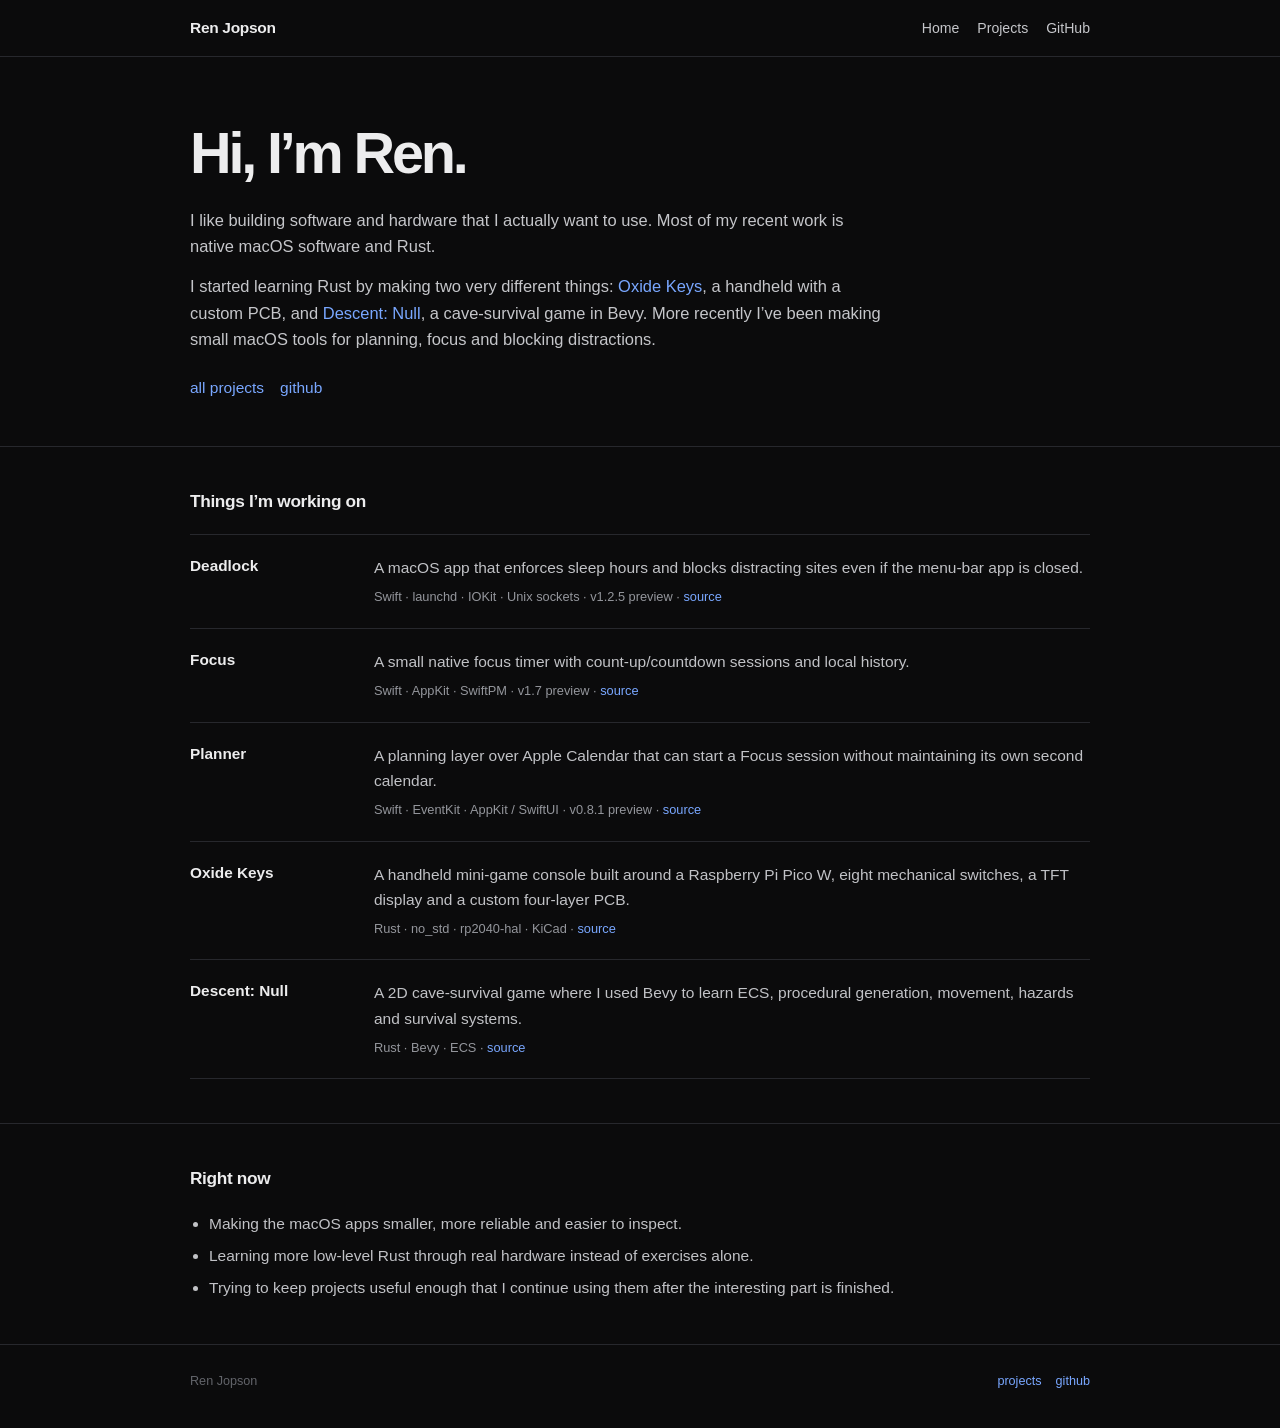
==== index.html @ 819918c2 "site: update Deadlock to v1.2.5" ====
<!doctype html>
<html lang="en">
<head>
<meta charset="utf-8"><meta name="viewport" content="width=device-width,initial-scale=1">
<title>Ren Jopson</title>
<meta name="description" content="Projects by Ren Jopson: macOS software, Rust, embedded hardware and games.">
<link rel="canonical" href="https://ren-jop.github.io/">
<link rel="stylesheet" href="/assets/portfolio.css?v=20260924-native-dark">
<script defer src="/assets/portfolio.js?v=20260924-native-dark"></script>
</head>
<body>
<header class="site-header"><div class="wrap header-inner">
  <a class="brand" href="/">Ren Jopson</a>
  <nav class="nav" aria-label="Primary"><a href="/">Home</a><a href="/projects/">Projects</a><a href="https://github.com/ren-jop">GitHub</a></nav>
  <button class="mobile-toggle" type="button" aria-expanded="false">Menu</button>
</div></header>

<main>
<section class="wrap home-intro">
  <h1>Hi, I’m Ren.</h1>
  <div class="intro">
    <p>I like building software and hardware that I actually want to use. Most of my recent work is native macOS software and Rust.</p>
    <p>I started learning Rust by making two very different things: <a href="/oxide-keys/">Oxide Keys</a>, a handheld with a custom PCB, and <a href="/descent-null/">Descent: Null</a>, a cave-survival game in Bevy. More recently I’ve been making small macOS tools for planning, focus and blocking distractions.</p>
  </div>
  <div class="links"><a href="/projects/">all projects</a><a href="https://github.com/ren-jop">github</a></div>
</section>

<section class="section"><div class="wrap">
  <h2>Things I’m working on</h2>
  <div class="project-list">
    <article class="project-row">
      <h3><a href="/deadlock/">Deadlock</a></h3>
      <div><p>A macOS app that enforces sleep hours and blocks distracting sites even if the menu-bar app is closed.</p><div class="meta">Swift · launchd · IOKit · Unix sockets · v1.2.5 preview · <a href="https://github.com/ren-jop/deadlock">source</a></div></div>
    </article>
    <article class="project-row">
      <h3><a href="/focus/">Focus</a></h3>
      <div><p>A small native focus timer with count-up/countdown sessions and local history.</p><div class="meta">Swift · AppKit · SwiftPM · v1.7 preview · <a href="https://github.com/ren-jop/focus">source</a></div></div>
    </article>
    <article class="project-row">
      <h3><a href="/planner/">Planner</a></h3>
      <div><p>A planning layer over Apple Calendar that can start a Focus session without maintaining its own second calendar.</p><div class="meta">Swift · EventKit · AppKit / SwiftUI · v0.8.1 preview · <a href="https://github.com/ren-jop/planner">source</a></div></div>
    </article>
    <article class="project-row">
      <h3><a href="/oxide-keys/">Oxide Keys</a></h3>
      <div><p>A handheld mini-game console built around a Raspberry Pi Pico W, eight mechanical switches, a TFT display and a custom four-layer PCB.</p><div class="meta">Rust · no_std · rp2040-hal · KiCad · <a href="https://github.com/ren-jop/oxide-keys">source</a></div></div>
    </article>
    <article class="project-row">
      <h3><a href="/descent-null/">Descent: Null</a></h3>
      <div><p>A 2D cave-survival game where I used Bevy to learn ECS, procedural generation, movement, hazards and survival systems.</p><div class="meta">Rust · Bevy · ECS · <a href="https://github.com/ren-jop/descent-null">source</a></div></div>
    </article>
  </div>
</div></section>

<section class="section"><div class="wrap">
  <h2>Right now</h2>
  <ul class="now-list">
    <li>Making the macOS apps smaller, more reliable and easier to inspect.</li>
    <li>Learning more low-level Rust through real hardware instead of exercises alone.</li>
    <li>Trying to keep projects useful enough that I continue using them after the interesting part is finished.</li>
  </ul>
</div></section>
</main>

<footer><div class="wrap footer-inner"><span>Ren Jopson</span><div class="footer-links"><a href="/projects/">projects</a><a href="https://github.com/ren-jop">github</a></div></div></footer>
</body>
</html>
---- assets/portfolio.css ----
:root{
  --bg:#0b0b0c;
  --surface:#111214;
  --surface-2:#151619;
  --text:#ededee;
  --muted:#94969c;
  --faint:#62646a;
  --line:#27282d;
  --link:#79a7ff;
  --max:900px;
}
*{box-sizing:border-box}
html{background:var(--bg);color-scheme:dark}
body{
  margin:0;
  background:var(--bg);
  color:var(--text);
  font:15.5px/1.62 -apple-system,BlinkMacSystemFont,"SF Pro Text","Segoe UI",Helvetica,Arial,sans-serif;
  -webkit-font-smoothing:antialiased;
}
a{color:var(--link);text-decoration:none}
a:hover{text-decoration:underline;text-underline-offset:3px}
button{font:inherit;color:inherit}
code,pre,.mono{font-family:"SFMono-Regular",ui-monospace,Menlo,Monaco,Consolas,monospace}
::selection{background:#264f85;color:#fff}
.wrap{width:min(var(--max),calc(100% - 40px));margin:auto}

.site-header{border-bottom:1px solid var(--line);background:var(--bg)}
.header-inner,.site-header-inner{
  min-height:56px;display:flex;align-items:center;justify-content:space-between;gap:22px
}
.brand{color:var(--text);font-weight:600;letter-spacing:-.02em;text-decoration:none}
.brand:hover{text-decoration:none}
.brand span{font-weight:400;color:var(--faint);margin-left:7px}
.brand-mark{display:none}
.nav{display:flex;gap:18px;align-items:center;font-size:.88rem}
.nav a{color:#c5c6ca;text-decoration:none}
.nav a:hover,.nav a[aria-current="page"]{color:#fff;text-decoration:none}
.header-actions{display:flex;gap:14px;align-items:center}
.header-link{font-size:.88rem}
.mobile-toggle{display:none;border:1px solid var(--line);background:var(--surface);padding:6px 9px;border-radius:5px}

.home-intro{padding:68px 0 46px}
.home-intro h1{
  margin:0;
  font-size:clamp(2.3rem,6vw,3.6rem);
  line-height:1;
  letter-spacing:-.055em;
  font-weight:650;
}
.home-intro .intro{max-width:700px;margin:24px 0 0;color:#c5c6ca;font-size:1.03rem}
.home-intro .intro p{margin:0 0 13px}
.home-intro .small{margin-top:20px;color:var(--muted);font-size:.9rem}
.home-intro .links{margin-top:22px;display:flex;gap:16px;flex-wrap:wrap}

.section{padding:44px 0;border-top:1px solid var(--line)}
.section h2{
  margin:0 0 22px;
  font-size:1.08rem;
  line-height:1.2;
  font-weight:600;
  letter-spacing:-.02em;
}
.section-note{margin:-10px 0 24px;color:var(--muted);max-width:700px}

.project-list{border-top:1px solid var(--line)}
.project-row{
  display:grid;grid-template-columns:160px 1fr;gap:24px;padding:20px 0;border-bottom:1px solid var(--line)
}
.project-row h3{margin:0;font-size:.96rem;line-height:1.45;font-weight:600}
.project-row h3 a{color:var(--text)}
.project-row p{margin:0 0 7px;color:#c1c2c6}
.project-row .meta{color:var(--muted);font-size:.8rem}
.project-row .meta a{font-size:.8rem}
.now-list{margin:0;padding-left:19px;color:#c1c2c6}
.now-list li+li{margin-top:7px}

.page-hero{padding:58px 0 36px}
.page-hero h1{
  margin:0;font-size:clamp(2.2rem,5vw,3.3rem);line-height:1;letter-spacing:-.045em;font-weight:650
}
.page-hero .lede,.lede{margin:17px 0 0;color:var(--muted);max-width:680px}
.page-aside{display:none}
.eyebrow{
  margin:0 0 10px;color:var(--faint);font-size:.73rem;text-transform:uppercase;letter-spacing:.07em
}
.page-hero.simple{padding-bottom:42px}
.actions,.hero-actions{display:flex;gap:14px;flex-wrap:wrap;margin-top:19px}
.button,.button-primary,.button.primary{
  display:inline;padding:0;border:0;background:none;color:var(--link);
  text-decoration:none;min-height:0;border-radius:0;font-weight:400
}
.button:hover,.button-primary:hover,.button.primary:hover{text-decoration:underline;text-underline-offset:3px}

.project-index{border-top:1px solid var(--line)}
.project-item{
  display:grid;grid-template-columns:160px 125px 1fr auto;gap:18px;align-items:start;
  padding:19px 0;border-bottom:1px solid var(--line)
}
.project-item h3{margin:0;font-size:.95rem;font-weight:600}
.project-item .domain{font-size:.73rem;color:var(--faint)}
.project-item p{margin:0;color:#bbbcc1;font-size:.89rem}
.project-item .open{font-size:.8rem;white-space:nowrap}

.details,.detail-layout{display:grid;grid-template-columns:165px minmax(0,1fr);gap:44px}
.details aside,.detail-nav{position:sticky;top:22px;align-self:start}
.details aside dl,.detail-nav dl{margin:0;display:grid;gap:5px;font-size:.79rem}
.details aside dt,.detail-nav dt{color:var(--faint)}
.details aside dd,.detail-nav dd{margin:0 0 7px;color:#c4c5c9}
.details main,.detail-main{max-width:680px}
.details main section+section,.detail-main section+section{margin-top:38px}
.details h2,.detail-main h2{margin:0 0 11px;font-size:1rem;font-weight:600;letter-spacing:-.015em}
.details p,.detail-main p{margin:0;color:#bdbec3}
.details p+p,.detail-main p+p{margin-top:11px}
.details ul,.detail-main ul{color:#bdbec3}

.install,.code-panel{
  margin-top:13px;padding:13px 15px;background:var(--surface);border:1px solid var(--line);
  border-radius:5px;overflow:auto
}
.install p{margin:0 0 9px;color:var(--muted)}
.install pre,.code-panel pre{margin:0;font-size:.76rem;line-height:1.62;white-space:pre}
.stack,.capabilities{display:flex;gap:6px;flex-wrap:wrap;margin-top:13px}
.stack span,.capabilities span,.tag{color:var(--muted);font-size:.8rem}
.stack span:not(:last-child)::after,.capabilities span:not(:last-child)::after{content:" ·";margin-left:5px}
.callout{padding:13px 15px;border-left:2px solid #44464c;background:var(--surface);color:#b8b9be}

.case-grid,.case-stack{display:block}
.case-card{
  min-height:0;padding:20px 0;border:0;border-top:1px solid var(--line);border-radius:0;background:none
}
.case-card:last-child{border-bottom:1px solid var(--line)}
.case-kicker{color:var(--faint);font-size:.72rem}
.case-card h3{margin:6px 0 8px;font-size:1rem}
.case-card>p{margin:0;color:#bbbcc1}
.case-facts{margin-top:11px}
.case-fact{display:grid;grid-template-columns:85px 1fr;gap:13px;padding:6px 0;font-size:.82rem}
.case-fact span{color:var(--faint)}
.case-fact strong{font-weight:400}
.case-links{margin-top:11px;display:flex;gap:13px;font-size:.8rem}

.hero,.system-card,.install-band,.principles,.work-list,.hero-note{display:none}
.reveal{opacity:1!important;transform:none!important}

footer{padding:26px 0 36px;border-top:1px solid var(--line);color:var(--faint);font-size:.79rem}
.footer-inner{display:flex;justify-content:space-between;gap:18px}
.footer-links{display:flex;gap:14px}

@media(max-width:700px){
  .wrap{width:min(var(--max),calc(100% - 28px))}
  .header-inner,.site-header-inner{min-height:52px}
  .brand span{display:none}.nav{display:none}.mobile-toggle{display:block}
  body.menu-open .nav{
    display:flex;position:absolute;top:52px;left:0;right:0;padding:13px 14px;
    background:var(--bg);border-bottom:1px solid var(--line);flex-direction:column;align-items:flex-start
  }
  .home-intro{padding:50px 0 38px}
  .project-row,.project-item{grid-template-columns:1fr;gap:5px}
  .details,.detail-layout{grid-template-columns:1fr;gap:24px}
  .details aside,.detail-nav{position:static}
  .footer-inner{flex-direction:column}
}
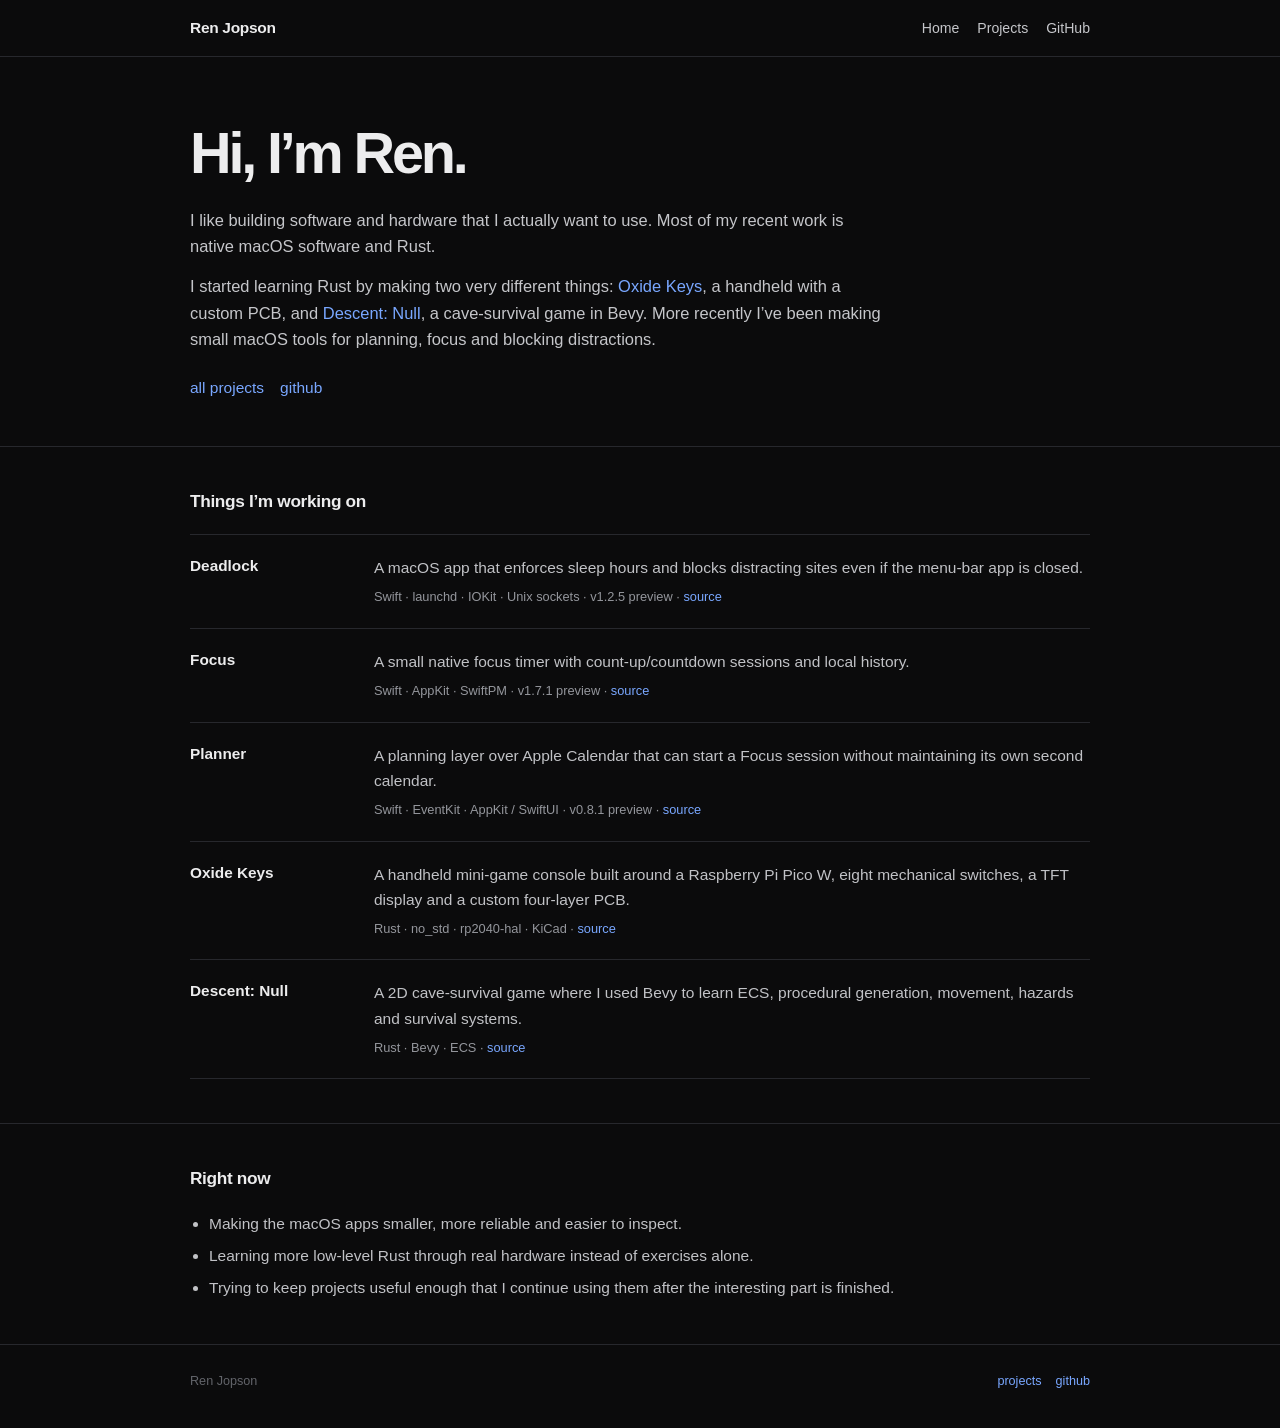
==== commit d53862b3: "site: update Focus to v1.7.1" ====
--- a/index.html
+++ b/index.html
@@ -34,7 +34,7 @@
     </article>
     <article class="project-row">
       <h3><a href="/focus/">Focus</a></h3>
-      <div><p>A small native focus timer with count-up/countdown sessions and local history.</p><div class="meta">Swift · AppKit · SwiftPM · v1.7 preview · <a href="https://github.com/ren-jop/focus">source</a></div></div>
+      <div><p>A small native focus timer with count-up/countdown sessions and local history.</p><div class="meta">Swift · AppKit · SwiftPM · v1.7.1 preview · <a href="https://github.com/ren-jop/focus">source</a></div></div>
     </article>
     <article class="project-row">
       <h3><a href="/planner/">Planner</a></h3>
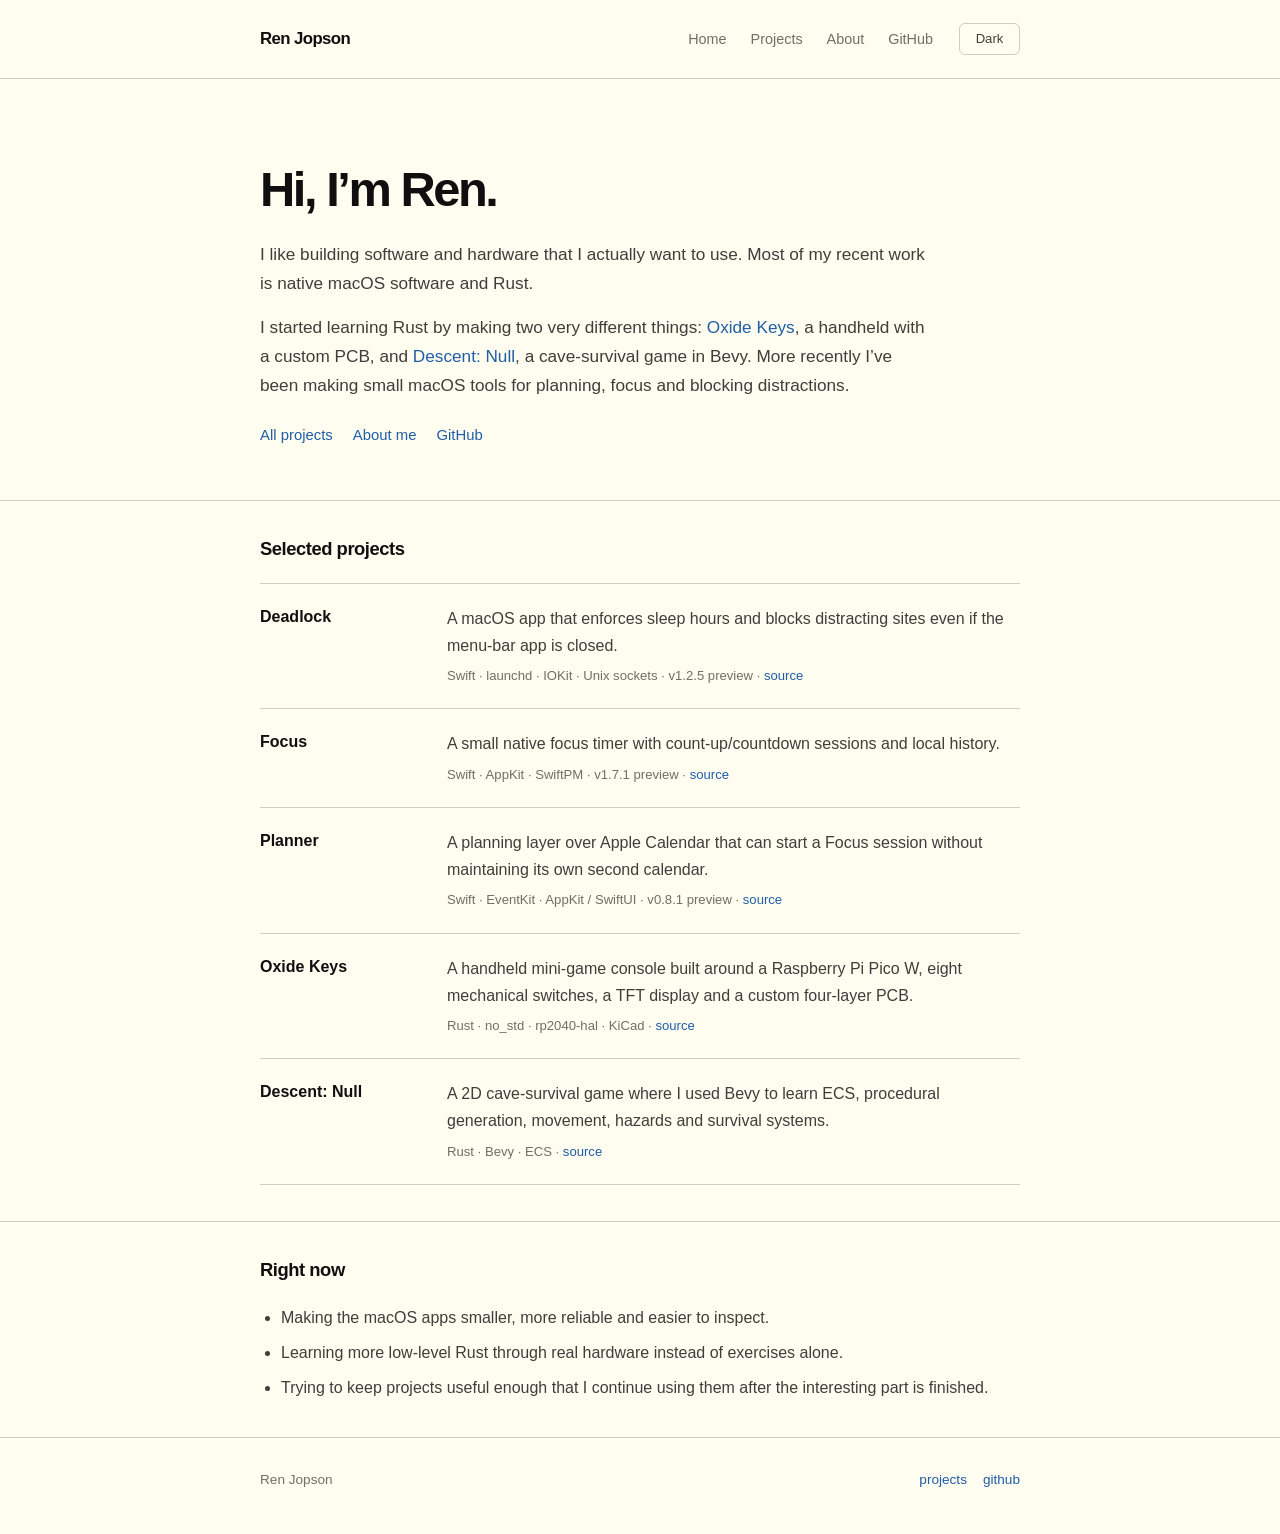
==== commit 1a10585e: "Refresh portfolio design, themes and search metadata" ====
--- a/index.html
+++ b/index.html
@@ -2,17 +2,17 @@
 <html lang="en">
 <head>
 <meta charset="utf-8"><meta name="viewport" content="width=device-width,initial-scale=1">
-<title>Ren Jopson</title>
-<meta name="description" content="Projects by Ren Jopson: macOS software, Rust, embedded hardware and games.">
-<link rel="canonical" href="https://ren-jop.github.io/">
-<link rel="stylesheet" href="/assets/portfolio.css?v=20260924-native-dark">
-<script defer src="/assets/portfolio.js?v=20260924-native-dark"></script>
-</head>
+<title>Ren Jopson | macOS apps, embedded Rust and games</title>
+<meta name="description" content="Ren Jopson builds native macOS apps, embedded Rust hardware and games. Explore Deadlock, Focus, Planner, Oxide Keys and Descent: Null.">
+<meta property="og:type" content="website"><meta property="og:site_name" content="Ren Jopson"><meta property="og:title" content="Ren Jopson | macOS apps, embedded Rust and games"><meta property="og:description" content="Ren Jopson builds native macOS apps, embedded Rust hardware and games. Explore Deadlock, Focus, Planner, Oxide Keys and Descent: Null."><meta property="og:url" content="https://ren-jop.github.io/"><meta name="twitter:card" content="summary"><link rel="canonical" href="https://ren-jop.github.io/">
+<script>try{document.documentElement.dataset.theme=localStorage.getItem('ren-theme')|| (matchMedia('(prefers-color-scheme: dark)').matches?'dark':'light')}catch{document.documentElement.dataset.theme='light'}</script><meta name="theme-color" content="#fffcf0"><link rel="icon" type="image/svg+xml" href="/assets/favicon.svg"><link rel="stylesheet" href="/assets/portfolio.css?v=20260925-editorial">
+<script defer src="/assets/portfolio.js?v=20260925-editorial"></script>
+<script type="application/ld+json">{"@context":"https://schema.org","@type":"Person","name":"Ren Jopson","url":"https://ren-jop.github.io/","sameAs":["https://github.com/ren-jop"],"description":"Ren Jopson builds native macOS apps, embedded Rust hardware and games. Explore Deadlock, Focus, Planner, Oxide Keys and Descent: Null.","hasPart":[{"@type":"CreativeWork","name":"Deadlock","url":"https://ren-jop.github.io/deadlock/"},{"@type":"CreativeWork","name":"Focus","url":"https://ren-jop.github.io/focus/"},{"@type":"CreativeWork","name":"Planner","url":"https://ren-jop.github.io/planner/"},{"@type":"CreativeWork","name":"Oxide Keys","url":"https://ren-jop.github.io/oxide-keys/"},{"@type":"CreativeWork","name":"Descent: Null","url":"https://ren-jop.github.io/descent-null/"}]}</script></head>
 <body>
 <header class="site-header"><div class="wrap header-inner">
   <a class="brand" href="/">Ren Jopson</a>
-  <nav class="nav" aria-label="Primary"><a href="/">Home</a><a href="/projects/">Projects</a><a href="https://github.com/ren-jop">GitHub</a></nav>
-  <button class="mobile-toggle" type="button" aria-expanded="false">Menu</button>
+  <nav class="nav" aria-label="Primary"><a href="/">Home</a><a href="/projects/">Projects</a><a href="/about/">About</a><a href="https://github.com/ren-jop">GitHub</a></nav>
+  <button class="theme-toggle" type="button" aria-label="Switch to dark mode" aria-pressed="false">Dark</button><button class="mobile-toggle" type="button" aria-expanded="false">Menu</button>
 </div></header>
 
 <main>
@@ -22,11 +22,11 @@
     <p>I like building software and hardware that I actually want to use. Most of my recent work is native macOS software and Rust.</p>
     <p>I started learning Rust by making two very different things: <a href="/oxide-keys/">Oxide Keys</a>, a handheld with a custom PCB, and <a href="/descent-null/">Descent: Null</a>, a cave-survival game in Bevy. More recently I’ve been making small macOS tools for planning, focus and blocking distractions.</p>
   </div>
-  <div class="links"><a href="/projects/">all projects</a><a href="https://github.com/ren-jop">github</a></div>
+  <div class="links"><a href="/projects/">All projects</a><a href="/about/">About me</a><a href="https://github.com/ren-jop">GitHub</a></div>
 </section>
 
 <section class="section"><div class="wrap">
-  <h2>Things I’m working on</h2>
+  <h2>Selected projects</h2>
   <div class="project-list">
     <article class="project-row">
       <h3><a href="/deadlock/">Deadlock</a></h3>
--- a/assets/portfolio.css
+++ b/assets/portfolio.css
@@ -1,162 +1,18 @@
-:root{
-  --bg:#0b0b0c;
-  --surface:#111214;
-  --surface-2:#151619;
-  --text:#ededee;
-  --muted:#94969c;
-  --faint:#62646a;
-  --line:#27282d;
-  --link:#79a7ff;
-  --max:900px;
-}
-*{box-sizing:border-box}
-html{background:var(--bg);color-scheme:dark}
-body{
-  margin:0;
-  background:var(--bg);
-  color:var(--text);
-  font:15.5px/1.62 -apple-system,BlinkMacSystemFont,"SF Pro Text","Segoe UI",Helvetica,Arial,sans-serif;
-  -webkit-font-smoothing:antialiased;
-}
-a{color:var(--link);text-decoration:none}
-a:hover{text-decoration:underline;text-underline-offset:3px}
-button{font:inherit;color:inherit}
-code,pre,.mono{font-family:"SFMono-Regular",ui-monospace,Menlo,Monaco,Consolas,monospace}
-::selection{background:#264f85;color:#fff}
-.wrap{width:min(var(--max),calc(100% - 40px));margin:auto}
-
-.site-header{border-bottom:1px solid var(--line);background:var(--bg)}
-.header-inner,.site-header-inner{
-  min-height:56px;display:flex;align-items:center;justify-content:space-between;gap:22px
-}
-.brand{color:var(--text);font-weight:600;letter-spacing:-.02em;text-decoration:none}
-.brand:hover{text-decoration:none}
-.brand span{font-weight:400;color:var(--faint);margin-left:7px}
-.brand-mark{display:none}
-.nav{display:flex;gap:18px;align-items:center;font-size:.88rem}
-.nav a{color:#c5c6ca;text-decoration:none}
-.nav a:hover,.nav a[aria-current="page"]{color:#fff;text-decoration:none}
-.header-actions{display:flex;gap:14px;align-items:center}
-.header-link{font-size:.88rem}
-.mobile-toggle{display:none;border:1px solid var(--line);background:var(--surface);padding:6px 9px;border-radius:5px}
-
-.home-intro{padding:68px 0 46px}
-.home-intro h1{
-  margin:0;
-  font-size:clamp(2.3rem,6vw,3.6rem);
-  line-height:1;
-  letter-spacing:-.055em;
-  font-weight:650;
-}
-.home-intro .intro{max-width:700px;margin:24px 0 0;color:#c5c6ca;font-size:1.03rem}
-.home-intro .intro p{margin:0 0 13px}
-.home-intro .small{margin-top:20px;color:var(--muted);font-size:.9rem}
-.home-intro .links{margin-top:22px;display:flex;gap:16px;flex-wrap:wrap}
-
-.section{padding:44px 0;border-top:1px solid var(--line)}
-.section h2{
-  margin:0 0 22px;
-  font-size:1.08rem;
-  line-height:1.2;
-  font-weight:600;
-  letter-spacing:-.02em;
-}
-.section-note{margin:-10px 0 24px;color:var(--muted);max-width:700px}
-
-.project-list{border-top:1px solid var(--line)}
-.project-row{
-  display:grid;grid-template-columns:160px 1fr;gap:24px;padding:20px 0;border-bottom:1px solid var(--line)
-}
-.project-row h3{margin:0;font-size:.96rem;line-height:1.45;font-weight:600}
-.project-row h3 a{color:var(--text)}
-.project-row p{margin:0 0 7px;color:#c1c2c6}
-.project-row .meta{color:var(--muted);font-size:.8rem}
-.project-row .meta a{font-size:.8rem}
-.now-list{margin:0;padding-left:19px;color:#c1c2c6}
-.now-list li+li{margin-top:7px}
-
-.page-hero{padding:58px 0 36px}
-.page-hero h1{
-  margin:0;font-size:clamp(2.2rem,5vw,3.3rem);line-height:1;letter-spacing:-.045em;font-weight:650
-}
-.page-hero .lede,.lede{margin:17px 0 0;color:var(--muted);max-width:680px}
-.page-aside{display:none}
-.eyebrow{
-  margin:0 0 10px;color:var(--faint);font-size:.73rem;text-transform:uppercase;letter-spacing:.07em
-}
-.page-hero.simple{padding-bottom:42px}
-.actions,.hero-actions{display:flex;gap:14px;flex-wrap:wrap;margin-top:19px}
-.button,.button-primary,.button.primary{
-  display:inline;padding:0;border:0;background:none;color:var(--link);
-  text-decoration:none;min-height:0;border-radius:0;font-weight:400
-}
-.button:hover,.button-primary:hover,.button.primary:hover{text-decoration:underline;text-underline-offset:3px}
-
-.project-index{border-top:1px solid var(--line)}
-.project-item{
-  display:grid;grid-template-columns:160px 125px 1fr auto;gap:18px;align-items:start;
-  padding:19px 0;border-bottom:1px solid var(--line)
-}
-.project-item h3{margin:0;font-size:.95rem;font-weight:600}
-.project-item .domain{font-size:.73rem;color:var(--faint)}
-.project-item p{margin:0;color:#bbbcc1;font-size:.89rem}
-.project-item .open{font-size:.8rem;white-space:nowrap}
-
-.details,.detail-layout{display:grid;grid-template-columns:165px minmax(0,1fr);gap:44px}
-.details aside,.detail-nav{position:sticky;top:22px;align-self:start}
-.details aside dl,.detail-nav dl{margin:0;display:grid;gap:5px;font-size:.79rem}
-.details aside dt,.detail-nav dt{color:var(--faint)}
-.details aside dd,.detail-nav dd{margin:0 0 7px;color:#c4c5c9}
-.details main,.detail-main{max-width:680px}
-.details main section+section,.detail-main section+section{margin-top:38px}
-.details h2,.detail-main h2{margin:0 0 11px;font-size:1rem;font-weight:600;letter-spacing:-.015em}
-.details p,.detail-main p{margin:0;color:#bdbec3}
-.details p+p,.detail-main p+p{margin-top:11px}
-.details ul,.detail-main ul{color:#bdbec3}
-
-.install,.code-panel{
-  margin-top:13px;padding:13px 15px;background:var(--surface);border:1px solid var(--line);
-  border-radius:5px;overflow:auto
-}
-.install p{margin:0 0 9px;color:var(--muted)}
-.install pre,.code-panel pre{margin:0;font-size:.76rem;line-height:1.62;white-space:pre}
-.stack,.capabilities{display:flex;gap:6px;flex-wrap:wrap;margin-top:13px}
-.stack span,.capabilities span,.tag{color:var(--muted);font-size:.8rem}
-.stack span:not(:last-child)::after,.capabilities span:not(:last-child)::after{content:" ·";margin-left:5px}
-.callout{padding:13px 15px;border-left:2px solid #44464c;background:var(--surface);color:#b8b9be}
-
-.case-grid,.case-stack{display:block}
-.case-card{
-  min-height:0;padding:20px 0;border:0;border-top:1px solid var(--line);border-radius:0;background:none
-}
-.case-card:last-child{border-bottom:1px solid var(--line)}
-.case-kicker{color:var(--faint);font-size:.72rem}
-.case-card h3{margin:6px 0 8px;font-size:1rem}
-.case-card>p{margin:0;color:#bbbcc1}
-.case-facts{margin-top:11px}
-.case-fact{display:grid;grid-template-columns:85px 1fr;gap:13px;padding:6px 0;font-size:.82rem}
-.case-fact span{color:var(--faint)}
-.case-fact strong{font-weight:400}
-.case-links{margin-top:11px;display:flex;gap:13px;font-size:.8rem}
-
-.hero,.system-card,.install-band,.principles,.work-list,.hero-note{display:none}
-.reveal{opacity:1!important;transform:none!important}
-
-footer{padding:26px 0 36px;border-top:1px solid var(--line);color:var(--faint);font-size:.79rem}
-.footer-inner{display:flex;justify-content:space-between;gap:18px}
-.footer-links{display:flex;gap:14px}
-
-@media(max-width:700px){
-  .wrap{width:min(var(--max),calc(100% - 28px))}
-  .header-inner,.site-header-inner{min-height:52px}
-  .brand span{display:none}.nav{display:none}.mobile-toggle{display:block}
-  body.menu-open .nav{
-    display:flex;position:absolute;top:52px;left:0;right:0;padding:13px 14px;
-    background:var(--bg);border-bottom:1px solid var(--line);flex-direction:column;align-items:flex-start
-  }
-  .home-intro{padding:50px 0 38px}
-  .project-row,.project-item{grid-template-columns:1fr;gap:5px}
-  .details,.detail-layout{grid-template-columns:1fr;gap:24px}
-  .details aside,.detail-nav{position:static}
-  .footer-inner{flex-direction:column}
-}+:root{color-scheme:light;--bg:#fffcf0;--surface:#f2f0e5;--text:#100f0f;--body:#403e3c;--muted:#6f6e69;--line:#cecdc3;--link:#205ea6;--max:760px}
+:root[data-theme=dark]{color-scheme:dark;--bg:#1c1c1c;--surface:#232323;--text:#dadada;--body:#b3b3b3;--muted:#999;--line:#3f3f3f;--link:#a8c7fa}
+*{box-sizing:border-box}html{background:var(--bg);scroll-behavior:smooth}body{margin:0;background:var(--bg);color:var(--text);font:1rem/1.7 -apple-system,BlinkMacSystemFont,"SF Pro Text","Segoe UI",sans-serif;-webkit-font-smoothing:antialiased}
+button{font:inherit;color:inherit;cursor:pointer}a{color:var(--link);text-decoration:none;text-underline-offset:3px}a:hover{text-decoration:underline}a:focus-visible,button:focus-visible{outline:2px solid var(--link);outline-offset:3px}
+code,pre,.mono{font-family:ui-monospace,"SFMono-Regular",Menlo,monospace}::selection{background:var(--link);color:var(--bg)}.wrap{width:min(var(--max),calc(100% - 40px));margin-inline:auto}
+.site-header{border-bottom:1px solid var(--line)}.header-inner{min-height:78px;display:flex;align-items:center;gap:26px}.brand{font-size:1.05rem;font-weight:650;letter-spacing:-.035em;color:var(--text);white-space:nowrap}.brand:hover{text-decoration:none}
+.nav{display:flex;gap:24px;align-items:center;margin-left:auto;font-size:.9rem}.nav a{color:var(--muted)}.nav a:hover,.nav a[aria-current=page]{color:var(--text);text-decoration:none}
+.theme-toggle{border:1px solid var(--line);background:none;border-radius:6px;padding:6px 11px;line-height:1.4;min-width:61px;font-size:.82rem;color:var(--body)}.theme-toggle:hover{background:var(--surface)}.mobile-toggle{display:none;border:0;background:none;padding:8px;color:var(--body)}
+.home-intro{padding:82px 0 52px}.home-intro h1,.page-hero h1{margin:0;color:var(--text);font-size:clamp(2.15rem,5vw,3.05rem);line-height:1.17;letter-spacing:-.05em;font-weight:650}.home-intro .intro{max-width:670px;margin-top:22px;color:var(--body);font-size:1.075rem;line-height:1.68}.intro p{margin:0 0 15px}.home-intro .links,.actions{display:flex;gap:20px;flex-wrap:wrap;margin-top:23px;font-size:.93rem}
+.section{padding:36px 0;border-top:1px solid var(--line)}.section h2{margin:0 0 22px;font-size:1.15rem;letter-spacing:-.025em;line-height:1.3;font-weight:620}.section-note{margin:-8px 0 24px;color:var(--muted)}
+.project-list,.project-index{border-top:1px solid var(--line)}.project-row,.project-item{display:grid;grid-template-columns:165px minmax(0,1fr);gap:22px;padding:21px 0;border-bottom:1px solid var(--line)}.project-row h3,.project-item h3{margin:0;font-size:1rem;line-height:1.5;font-weight:620}.project-row h3 a{color:var(--text)}.project-row p,.project-item p{margin:0 0 6px;color:var(--body)}.project-row .meta,.project-item .domain{font-size:.82rem;color:var(--muted)}
+.project-item{grid-template-columns:150px minmax(0,1fr) auto;align-items:start}.project-item .domain{grid-column:1;grid-row:2;margin-top:-20px}.project-item p{grid-column:2;grid-row:1 / span 2}.project-item .open{grid-column:3;font-size:.9rem}.now-list{margin:0;padding-left:21px;color:var(--body)}.now-list li+li{margin-top:8px}
+.page-hero{padding:70px 0 48px}.page-hero.simple{padding-bottom:48px}.eyebrow{margin:0 0 12px;color:var(--muted);font-size:.82rem}.lede{margin:18px 0 0;max-width:670px;color:var(--body);font-size:1.075rem}.button,.button-primary,.button.primary{color:var(--link)}
+.details,.detail-layout{display:grid;grid-template-columns:155px minmax(0,1fr);gap:30px}.details aside,.detail-nav{align-self:start}.details dl,.detail-nav dl{margin:0;display:grid;gap:4px;font-size:.84rem}.details dt,.detail-nav dt{color:var(--muted)}.details dd,.detail-nav dd{margin:0 0 9px;color:var(--body)}.details main,.detail-main{min-width:0;max-width:570px}.details main section+section,.detail-main section+section{margin-top:32px}.details h2,.detail-main h2{margin:0 0 8px;font-size:1.06rem;font-weight:620}.details p,.detail-main p,.details ul{margin:0;color:var(--body)}.details p+p,.detail-main p+p{margin-top:12px}.details ul{padding-left:20px;margin-top:8px}
+.install,.code-panel{margin-top:13px;padding:15px;background:var(--surface);border:1px solid var(--line);border-radius:5px;overflow:auto}.install pre,.code-panel pre{margin:0;font-size:.8rem;line-height:1.6}.stack,.capabilities{display:flex;flex-wrap:wrap;gap:8px;margin-top:13px;color:var(--muted);font-size:.85rem}.callout{padding:14px;border-left:2px solid var(--line);background:var(--surface);color:var(--body)}
+.case-grid,.case-stack{display:block}.case-card{padding:20px 0;border-top:1px solid var(--line)}.case-card:last-child{border-bottom:1px solid var(--line)}.case-kicker{color:var(--muted);font-size:.8rem}.case-card h3{margin:6px 0 8px;font-size:1.05rem}.case-card>p{margin:0;color:var(--body)}.case-facts{margin-top:12px}.case-fact{display:grid;grid-template-columns:90px 1fr;gap:12px;padding:5px 0;font-size:.85rem}.case-fact span{color:var(--muted)}.case-fact strong{font-weight:400}.case-links{display:flex;gap:15px;margin-top:12px;font-size:.85rem}
+.hero,.system-card,.install-band,.principles,.work-list,.hero-note,.page-aside{display:none}.reveal{opacity:1!important;transform:none!important}footer{padding:30px 0 42px;border-top:1px solid var(--line);color:var(--muted);font-size:.85rem}.footer-inner{display:flex;justify-content:space-between;gap:16px}.footer-links{display:flex;gap:16px}
+@media(max-width:700px){.header-inner{min-height:66px;flex-wrap:wrap;gap:10px}.brand{margin-right:auto}.nav{order:4;width:100%;margin:0;display:none;padding:4px 0 14px}.mobile-toggle{display:block}body.menu-open .nav{display:flex}.home-intro{padding:58px 0 42px}.project-row,.project-item{grid-template-columns:1fr;gap:4px}.project-item .domain,.project-item p,.project-item .open{grid-column:1;grid-row:auto;margin:0}.details,.detail-layout{grid-template-columns:1fr;gap:22px}.details dl{grid-template-columns:repeat(2,1fr)}.footer-inner{flex-direction:column}}@media(prefers-reduced-motion:reduce){html{scroll-behavior:auto}}
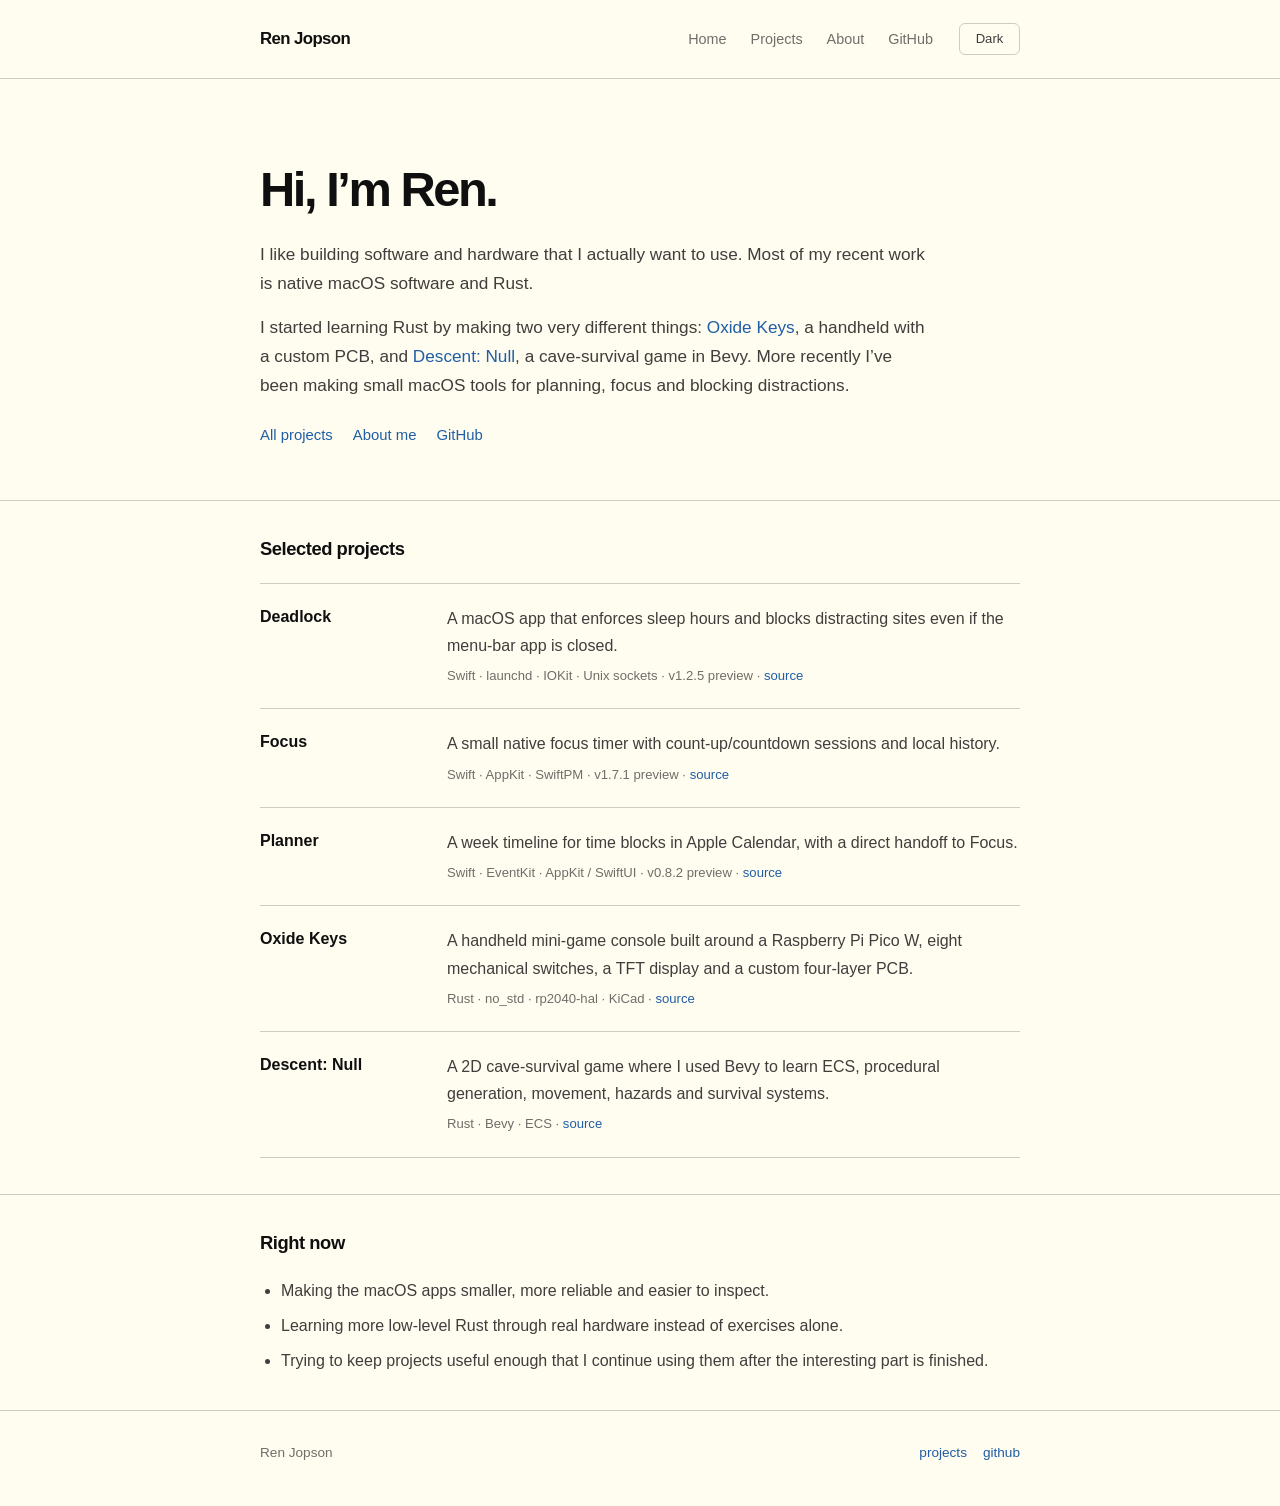
==== commit ddac3cdb: "Update Planner project summary for week timeline" ====
--- a/index.html
+++ b/index.html
@@ -38,7 +38,7 @@
     </article>
     <article class="project-row">
       <h3><a href="/planner/">Planner</a></h3>
-      <div><p>A planning layer over Apple Calendar that can start a Focus session without maintaining its own second calendar.</p><div class="meta">Swift · EventKit · AppKit / SwiftUI · v0.8.1 preview · <a href="https://github.com/ren-jop/planner">source</a></div></div>
+      <div><p>A week timeline for time blocks in Apple Calendar, with a direct handoff to Focus.</p><div class="meta">Swift · EventKit · AppKit / SwiftUI · v0.8.2 preview · <a href="https://github.com/ren-jop/planner">source</a></div></div>
     </article>
     <article class="project-row">
       <h3><a href="/oxide-keys/">Oxide Keys</a></h3>
@@ -63,4 +63,4 @@
 
 <footer><div class="wrap footer-inner"><span>Ren Jopson</span><div class="footer-links"><a href="/projects/">projects</a><a href="https://github.com/ren-jop">github</a></div></div></footer>
 </body>
-</html>+</html>
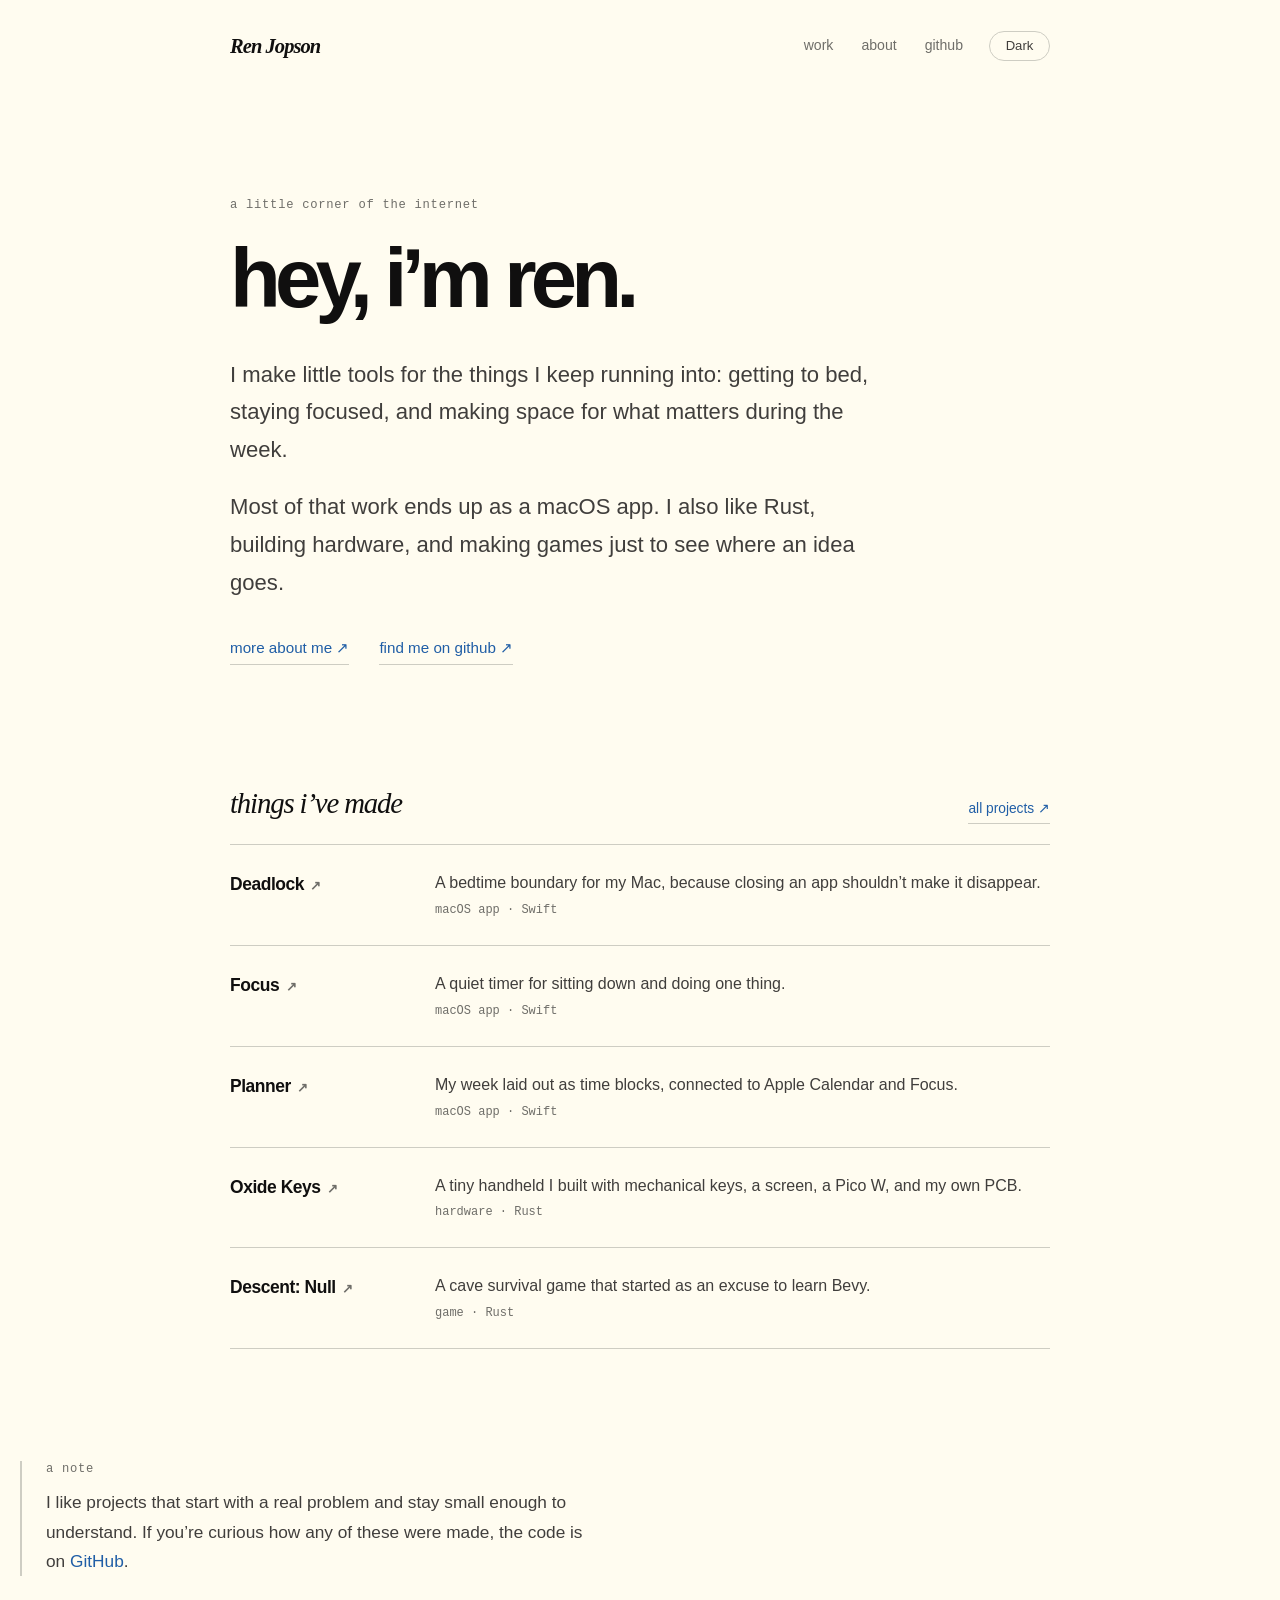
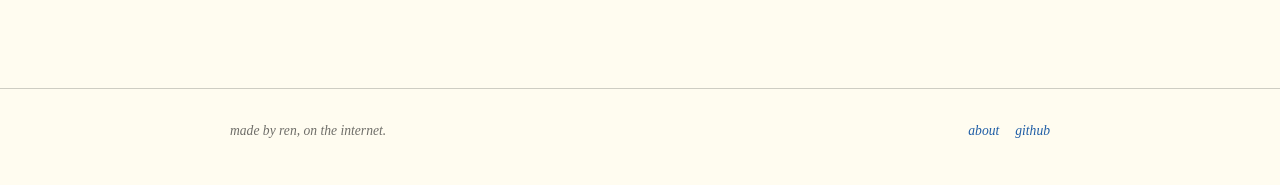
==== commit 4288d755: "Make homepage more personal and document copy editing" ====
--- a/index.html
+++ b/index.html
@@ -5,62 +5,61 @@
 <title>Ren Jopson | macOS apps, embedded Rust and games</title>
 <meta name="description" content="Ren Jopson builds native macOS apps, embedded Rust hardware and games. Explore Deadlock, Focus, Planner, Oxide Keys and Descent: Null.">
 <meta property="og:type" content="website"><meta property="og:site_name" content="Ren Jopson"><meta property="og:title" content="Ren Jopson | macOS apps, embedded Rust and games"><meta property="og:description" content="Ren Jopson builds native macOS apps, embedded Rust hardware and games. Explore Deadlock, Focus, Planner, Oxide Keys and Descent: Null."><meta property="og:url" content="https://ren-jop.github.io/"><meta name="twitter:card" content="summary"><link rel="canonical" href="https://ren-jop.github.io/">
-<script>try{document.documentElement.dataset.theme=localStorage.getItem('ren-theme')|| (matchMedia('(prefers-color-scheme: dark)').matches?'dark':'light')}catch{document.documentElement.dataset.theme='light'}</script><meta name="theme-color" content="#fffcf0"><link rel="icon" type="image/svg+xml" href="/assets/favicon.svg"><link rel="stylesheet" href="/assets/portfolio.css?v=20260925-editorial">
+<script>try{document.documentElement.dataset.theme=localStorage.getItem('ren-theme')|| (matchMedia('(prefers-color-scheme: dark)').matches?'dark':'light')}catch{document.documentElement.dataset.theme='light'}</script><meta name="theme-color" content="#fffcf0"><link rel="icon" type="image/svg+xml" href="/assets/favicon.svg"><link rel="stylesheet" href="/assets/portfolio.css?v=20260926-personal">
 <script defer src="/assets/portfolio.js?v=20260925-editorial"></script>
 <script type="application/ld+json">{"@context":"https://schema.org","@type":"Person","name":"Ren Jopson","url":"https://ren-jop.github.io/","sameAs":["https://github.com/ren-jop"],"description":"Ren Jopson builds native macOS apps, embedded Rust hardware and games. Explore Deadlock, Focus, Planner, Oxide Keys and Descent: Null.","hasPart":[{"@type":"CreativeWork","name":"Deadlock","url":"https://ren-jop.github.io/deadlock/"},{"@type":"CreativeWork","name":"Focus","url":"https://ren-jop.github.io/focus/"},{"@type":"CreativeWork","name":"Planner","url":"https://ren-jop.github.io/planner/"},{"@type":"CreativeWork","name":"Oxide Keys","url":"https://ren-jop.github.io/oxide-keys/"},{"@type":"CreativeWork","name":"Descent: Null","url":"https://ren-jop.github.io/descent-null/"}]}</script></head>
-<body>
+<body class="home-page">
 <header class="site-header"><div class="wrap header-inner">
   <a class="brand" href="/">Ren Jopson</a>
-  <nav class="nav" aria-label="Primary"><a href="/">Home</a><a href="/projects/">Projects</a><a href="/about/">About</a><a href="https://github.com/ren-jop">GitHub</a></nav>
+  <nav class="nav" aria-label="Primary"><a href="/projects/">work</a><a href="/about/">about</a><a href="https://github.com/ren-jop">github</a></nav>
   <button class="theme-toggle" type="button" aria-label="Switch to dark mode" aria-pressed="false">Dark</button><button class="mobile-toggle" type="button" aria-expanded="false">Menu</button>
 </div></header>
 
 <main>
 <section class="wrap home-intro">
-  <h1>Hi, I’m Ren.</h1>
+  <p class="home-kicker">a little corner of the internet</p>
+  <!-- EDIT YOUR INTRO: Change the heading and paragraphs below to sound like you. -->
+  <h1>hey, i’m ren.</h1>
   <div class="intro">
-    <p>I like building software and hardware that I actually want to use. Most of my recent work is native macOS software and Rust.</p>
-    <p>I started learning Rust by making two very different things: <a href="/oxide-keys/">Oxide Keys</a>, a handheld with a custom PCB, and <a href="/descent-null/">Descent: Null</a>, a cave-survival game in Bevy. More recently I’ve been making small macOS tools for planning, focus and blocking distractions.</p>
+    <p>I make little tools for the things I keep running into: getting to bed, staying focused, and making space for what matters during the week.</p>
+    <p>Most of that work ends up as a macOS app. I also like Rust, building hardware, and making games just to see where an idea goes.</p>
   </div>
-  <div class="links"><a href="/projects/">All projects</a><a href="/about/">About me</a><a href="https://github.com/ren-jop">GitHub</a></div>
+  <!-- END EDIT YOUR INTRO -->
+  <div class="links"><a href="/about/">more about me <span aria-hidden="true">↗</span></a><a href="https://github.com/ren-jop">find me on github <span aria-hidden="true">↗</span></a></div>
 </section>
 
-<section class="section"><div class="wrap">
-  <h2>Selected projects</h2>
+<section class="section home-work"><div class="wrap">
+  <div class="section-heading"><h2>things i’ve made</h2><a href="/projects/">all projects <span aria-hidden="true">↗</span></a></div>
   <div class="project-list">
     <article class="project-row">
-      <h3><a href="/deadlock/">Deadlock</a></h3>
-      <div><p>A macOS app that enforces sleep hours and blocks distracting sites even if the menu-bar app is closed.</p><div class="meta">Swift · launchd · IOKit · Unix sockets · v1.2.5 preview · <a href="https://github.com/ren-jop/deadlock">source</a></div></div>
+      <h3><a href="/deadlock/">Deadlock <span aria-hidden="true">↗</span></a></h3>
+      <div><p>A bedtime boundary for my Mac, because closing an app shouldn’t make it disappear.</p><div class="meta">macOS app · Swift</div></div>
     </article>
     <article class="project-row">
-      <h3><a href="/focus/">Focus</a></h3>
-      <div><p>A small native focus timer with count-up/countdown sessions and local history.</p><div class="meta">Swift · AppKit · SwiftPM · v1.7.1 preview · <a href="https://github.com/ren-jop/focus">source</a></div></div>
+      <h3><a href="/focus/">Focus <span aria-hidden="true">↗</span></a></h3>
+      <div><p>A quiet timer for sitting down and doing one thing.</p><div class="meta">macOS app · Swift</div></div>
     </article>
     <article class="project-row">
-      <h3><a href="/planner/">Planner</a></h3>
-      <div><p>A week timeline for time blocks in Apple Calendar, with a direct handoff to Focus.</p><div class="meta">Swift · EventKit · AppKit / SwiftUI · v0.8.2 preview · <a href="https://github.com/ren-jop/planner">source</a></div></div>
+      <h3><a href="/planner/">Planner <span aria-hidden="true">↗</span></a></h3>
+      <div><p>My week laid out as time blocks, connected to Apple Calendar and Focus.</p><div class="meta">macOS app · Swift</div></div>
     </article>
     <article class="project-row">
-      <h3><a href="/oxide-keys/">Oxide Keys</a></h3>
-      <div><p>A handheld mini-game console built around a Raspberry Pi Pico W, eight mechanical switches, a TFT display and a custom four-layer PCB.</p><div class="meta">Rust · no_std · rp2040-hal · KiCad · <a href="https://github.com/ren-jop/oxide-keys">source</a></div></div>
+      <h3><a href="/oxide-keys/">Oxide Keys <span aria-hidden="true">↗</span></a></h3>
+      <div><p>A tiny handheld I built with mechanical keys, a screen, a Pico W, and my own PCB.</p><div class="meta">hardware · Rust</div></div>
     </article>
     <article class="project-row">
-      <h3><a href="/descent-null/">Descent: Null</a></h3>
-      <div><p>A 2D cave-survival game where I used Bevy to learn ECS, procedural generation, movement, hazards and survival systems.</p><div class="meta">Rust · Bevy · ECS · <a href="https://github.com/ren-jop/descent-null">source</a></div></div>
+      <h3><a href="/descent-null/">Descent: Null <span aria-hidden="true">↗</span></a></h3>
+      <div><p>A cave survival game that started as an excuse to learn Bevy.</p><div class="meta">game · Rust</div></div>
     </article>
   </div>
 </div></section>
 
-<section class="section"><div class="wrap">
-  <h2>Right now</h2>
-  <ul class="now-list">
-    <li>Making the macOS apps smaller, more reliable and easier to inspect.</li>
-    <li>Learning more low-level Rust through real hardware instead of exercises alone.</li>
-    <li>Trying to keep projects useful enough that I continue using them after the interesting part is finished.</li>
-  </ul>
+<section class="section home-note"><div class="wrap">
+  <p class="note-label">a note</p>
+  <p>I like projects that start with a real problem and stay small enough to understand. If you’re curious how any of these were made, the code is on <a href="https://github.com/ren-jop">GitHub</a>.</p>
 </div></section>
 </main>
 
-<footer><div class="wrap footer-inner"><span>Ren Jopson</span><div class="footer-links"><a href="/projects/">projects</a><a href="https://github.com/ren-jop">github</a></div></div></footer>
+<footer><div class="wrap footer-inner"><span>made by ren, on the internet.</span><div class="footer-links"><a href="/about/">about</a><a href="https://github.com/ren-jop">github</a></div></div></footer>
 </body>
 </html>
--- a/assets/portfolio.css
+++ b/assets/portfolio.css
@@ -16,3 +16,42 @@
 .case-grid,.case-stack{display:block}.case-card{padding:20px 0;border-top:1px solid var(--line)}.case-card:last-child{border-bottom:1px solid var(--line)}.case-kicker{color:var(--muted);font-size:.8rem}.case-card h3{margin:6px 0 8px;font-size:1.05rem}.case-card>p{margin:0;color:var(--body)}.case-facts{margin-top:12px}.case-fact{display:grid;grid-template-columns:90px 1fr;gap:12px;padding:5px 0;font-size:.85rem}.case-fact span{color:var(--muted)}.case-fact strong{font-weight:400}.case-links{display:flex;gap:15px;margin-top:12px;font-size:.85rem}
 .hero,.system-card,.install-band,.principles,.work-list,.hero-note,.page-aside{display:none}.reveal{opacity:1!important;transform:none!important}footer{padding:30px 0 42px;border-top:1px solid var(--line);color:var(--muted);font-size:.85rem}.footer-inner{display:flex;justify-content:space-between;gap:16px}.footer-links{display:flex;gap:16px}
 @media(max-width:700px){.header-inner{min-height:66px;flex-wrap:wrap;gap:10px}.brand{margin-right:auto}.nav{order:4;width:100%;margin:0;display:none;padding:4px 0 14px}.mobile-toggle{display:block}body.menu-open .nav{display:flex}.home-intro{padding:58px 0 42px}.project-row,.project-item{grid-template-columns:1fr;gap:4px}.project-item .domain,.project-item p,.project-item .open{grid-column:1;grid-row:auto;margin:0}.details,.detail-layout{grid-template-columns:1fr;gap:22px}.details dl{grid-template-columns:repeat(2,1fr)}.footer-inner{flex-direction:column}}@media(prefers-reduced-motion:reduce){html{scroll-behavior:auto}}
+
+/* The homepage is a personal note; project detail pages retain their own structure. */
+.home-page .wrap{--max:820px}
+.home-page .site-header{border-bottom:0}
+.home-page .header-inner{min-height:92px}
+.home-page .brand{font-family:Georgia,serif;font-size:1.28rem;font-style:italic;font-weight:700;letter-spacing:-.045em}
+.home-page .nav{gap:28px;font-size:.88rem}
+.home-page .theme-toggle{border-radius:999px;padding:5px 13px}
+.home-page .home-intro{padding:105px 0 120px}
+.home-kicker,.note-label{margin:0 0 20px;color:var(--muted);font:.76rem/1.4 ui-monospace,Menlo,monospace;letter-spacing:.06em}
+.home-page .home-intro h1{font-size:clamp(3.1rem,8vw,5.2rem);font-weight:650;letter-spacing:-.07em;line-height:1.08}
+.home-page .home-intro .intro{max-width:650px;margin-top:32px;font-size:clamp(1.2rem,2vw,1.38rem);line-height:1.7}
+.home-page .intro p{margin:0 0 20px}
+.home-page .home-intro .links{gap:30px;margin-top:34px;font-size:.95rem}
+.home-page .links a,.home-page .section-heading>a{border-bottom:1px solid var(--line);padding-bottom:3px}
+.home-page .links a:hover,.home-page .section-heading>a:hover{text-decoration:none;border-color:var(--link)}
+.home-page .section{border:0;padding:0 0 112px}
+.home-page .section-heading{display:flex;align-items:baseline;justify-content:space-between;gap:20px;margin-bottom:20px}
+.home-page .section h2{font-family:Georgia,serif;font-size:1.8rem;font-style:italic;font-weight:400;letter-spacing:-.04em;margin:0}
+.home-page .section-heading>a{font-size:.86rem;white-space:nowrap}
+.home-page .project-list{border-top:1px solid var(--line)}
+.home-page .project-row{grid-template-columns:180px 1fr;gap:25px;padding:26px 0}
+.home-page .project-row h3{font-size:1.09rem;letter-spacing:-.025em}
+.home-page .project-row h3 span{font-size:.72em;color:var(--muted);margin-left:2px}
+.home-page .project-row p{margin-bottom:5px;line-height:1.55}
+.home-page .project-row .meta{font:.75rem/1.5 ui-monospace,Menlo,monospace;color:var(--muted)}
+.home-page .home-note{max-width:820px}
+.home-page .home-note .wrap{border-left:2px solid var(--line);padding-left:24px}
+.home-page .home-note .note-label{margin-bottom:10px}
+.home-page .home-note p:last-child{max-width:560px;margin:0;color:var(--body);font-size:1.08rem;line-height:1.7}
+.home-page footer{border-top:1px solid var(--line);font-family:Georgia,serif;font-style:italic}
+@media(max-width:700px){
+  .home-page .header-inner{min-height:76px}
+  .home-page .home-intro{padding:72px 0 95px}
+  .home-page .section{padding-bottom:82px}
+  .home-page .project-row{grid-template-columns:1fr;gap:4px;padding:22px 0}
+  .home-page .section-heading{align-items:start}
+  .home-page .section h2{font-size:1.55rem}
+}
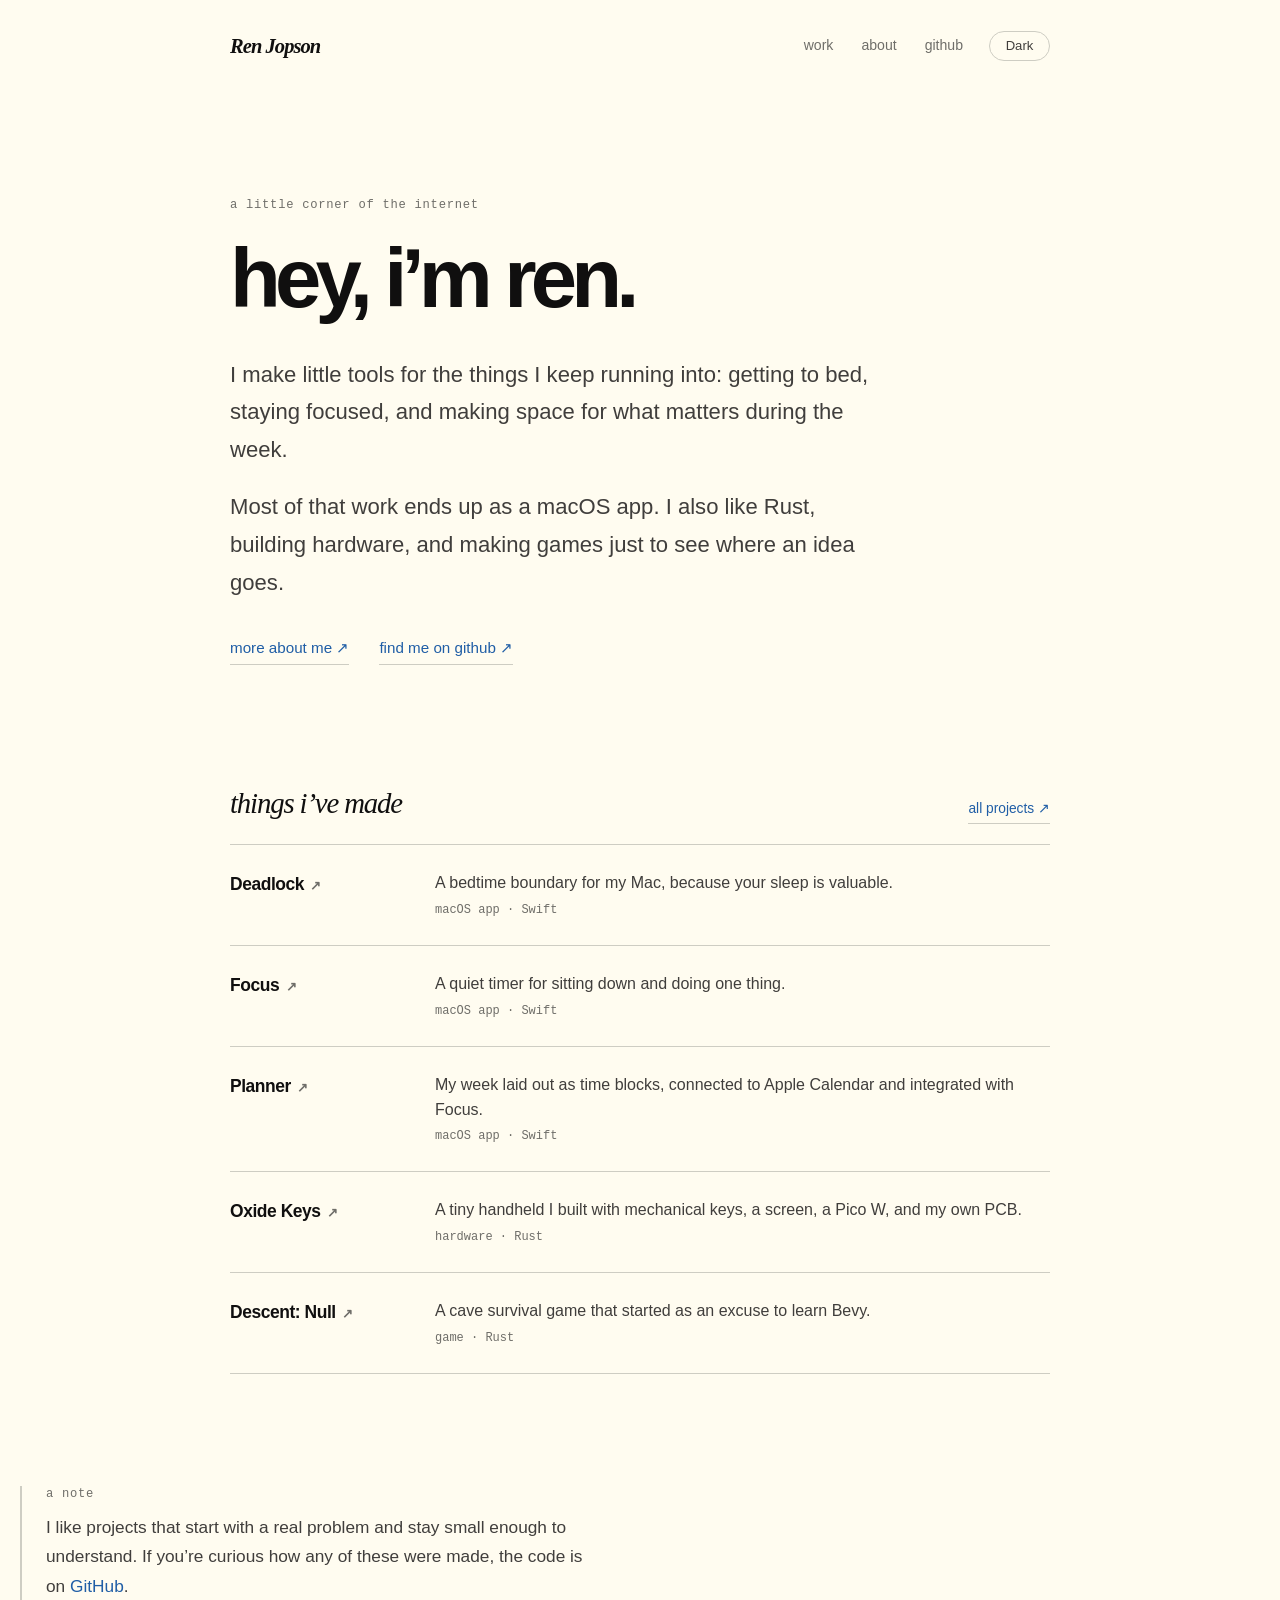
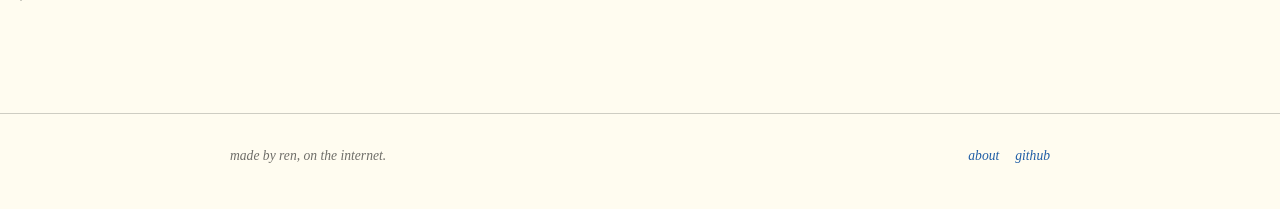
==== commit 6081fc01: "Revise project descriptions in index.html Updated project descriptions for clarity and emphasis on s" ====
--- a/index.html
+++ b/index.html
@@ -33,7 +33,7 @@
   <div class="project-list">
     <article class="project-row">
       <h3><a href="/deadlock/">Deadlock <span aria-hidden="true">↗</span></a></h3>
-      <div><p>A bedtime boundary for my Mac, because closing an app shouldn’t make it disappear.</p><div class="meta">macOS app · Swift</div></div>
+      <div><p>A bedtime boundary for my Mac, because your sleep is valuable.</p><div class="meta">macOS app · Swift</div></div>
     </article>
     <article class="project-row">
       <h3><a href="/focus/">Focus <span aria-hidden="true">↗</span></a></h3>
@@ -41,7 +41,7 @@
     </article>
     <article class="project-row">
       <h3><a href="/planner/">Planner <span aria-hidden="true">↗</span></a></h3>
-      <div><p>My week laid out as time blocks, connected to Apple Calendar and Focus.</p><div class="meta">macOS app · Swift</div></div>
+      <div><p>My week laid out as time blocks, connected to Apple Calendar and integrated with Focus.</p><div class="meta">macOS app · Swift</div></div>
     </article>
     <article class="project-row">
       <h3><a href="/oxide-keys/">Oxide Keys <span aria-hidden="true">↗</span></a></h3>
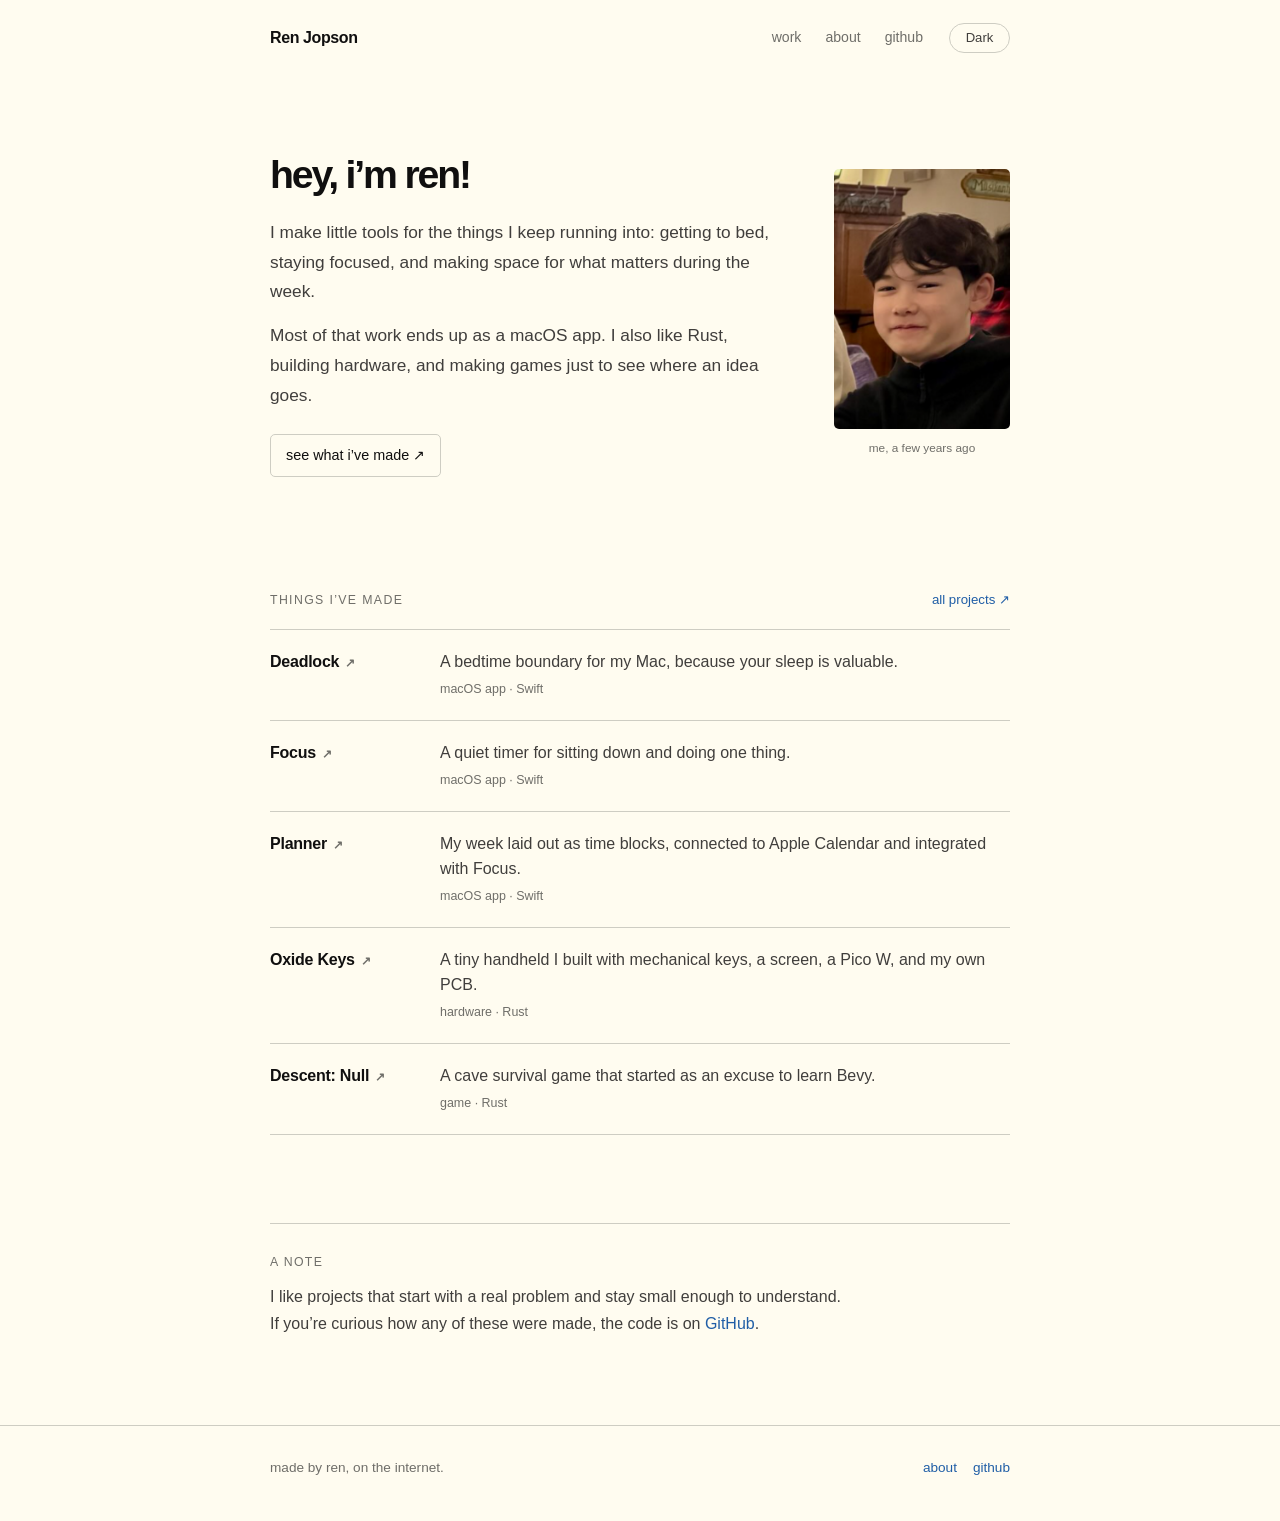
==== commit 4e95704f: "Add personal portrait and simplify homepage layout" ====
--- a/index.html
+++ b/index.html
@@ -5,7 +5,7 @@
 <title>Ren Jopson | macOS apps, embedded Rust and games</title>
 <meta name="description" content="Ren Jopson builds native macOS apps, embedded Rust hardware and games. Explore Deadlock, Focus, Planner, Oxide Keys and Descent: Null.">
 <meta property="og:type" content="website"><meta property="og:site_name" content="Ren Jopson"><meta property="og:title" content="Ren Jopson | macOS apps, embedded Rust and games"><meta property="og:description" content="Ren Jopson builds native macOS apps, embedded Rust hardware and games. Explore Deadlock, Focus, Planner, Oxide Keys and Descent: Null."><meta property="og:url" content="https://ren-jop.github.io/"><meta name="twitter:card" content="summary"><link rel="canonical" href="https://ren-jop.github.io/">
-<script>try{document.documentElement.dataset.theme=localStorage.getItem('ren-theme')|| (matchMedia('(prefers-color-scheme: dark)').matches?'dark':'light')}catch{document.documentElement.dataset.theme='light'}</script><meta name="theme-color" content="#fffcf0"><link rel="icon" type="image/svg+xml" href="/assets/favicon.svg"><link rel="stylesheet" href="/assets/portfolio.css?v=20260926-personal">
+<script>try{document.documentElement.dataset.theme=localStorage.getItem('ren-theme')|| (matchMedia('(prefers-color-scheme: dark)').matches?'dark':'light')}catch{document.documentElement.dataset.theme='light'}</script><meta name="theme-color" content="#fffcf0"><link rel="icon" type="image/svg+xml" href="/assets/favicon.svg"><link rel="stylesheet" href="/assets/portfolio.css?v=20260926-portrait">
 <script defer src="/assets/portfolio.js?v=20260925-editorial"></script>
 <script type="application/ld+json">{"@context":"https://schema.org","@type":"Person","name":"Ren Jopson","url":"https://ren-jop.github.io/","sameAs":["https://github.com/ren-jop"],"description":"Ren Jopson builds native macOS apps, embedded Rust hardware and games. Explore Deadlock, Focus, Planner, Oxide Keys and Descent: Null.","hasPart":[{"@type":"CreativeWork","name":"Deadlock","url":"https://ren-jop.github.io/deadlock/"},{"@type":"CreativeWork","name":"Focus","url":"https://ren-jop.github.io/focus/"},{"@type":"CreativeWork","name":"Planner","url":"https://ren-jop.github.io/planner/"},{"@type":"CreativeWork","name":"Oxide Keys","url":"https://ren-jop.github.io/oxide-keys/"},{"@type":"CreativeWork","name":"Descent: Null","url":"https://ren-jop.github.io/descent-null/"}]}</script></head>
 <body class="home-page">
@@ -17,19 +17,24 @@
 
 <main>
 <section class="wrap home-intro">
-  <p class="home-kicker">a little corner of the internet</p>
-  <!-- EDIT YOUR INTRO: Change the heading and paragraphs below to sound like you. -->
-  <h1>hey, i’m ren.</h1>
-  <div class="intro">
-    <p>I make little tools for the things I keep running into: getting to bed, staying focused, and making space for what matters during the week.</p>
-    <p>Most of that work ends up as a macOS app. I also like Rust, building hardware, and making games just to see where an idea goes.</p>
+  <div class="intro-copy">
+    <!-- EDIT YOUR INTRO: Change the heading and paragraphs below to sound like you. -->
+    <h1>hey, i’m ren!</h1>
+    <div class="intro">
+      <p>I make little tools for the things I keep running into: getting to bed, staying focused, and making space for what matters during the week.</p>
+      <p>Most of that work ends up as a macOS app. I also like Rust, building hardware, and making games just to see where an idea goes.</p>
+    </div>
+    <!-- END EDIT YOUR INTRO -->
+    <div class="links"><a class="home-cta" href="/projects/">see what i’ve made <span aria-hidden="true">↗</span></a></div>
   </div>
-  <!-- END EDIT YOUR INTRO -->
-  <div class="links"><a href="/about/">more about me <span aria-hidden="true">↗</span></a><a href="https://github.com/ren-jop">find me on github <span aria-hidden="true">↗</span></a></div>
+  <figure class="home-portrait">
+    <img src="/assets/ren-younger.png" alt="Ren as a child" width="828" height="1792" fetchpriority="high">
+    <figcaption>me, a few years ago</figcaption>
+  </figure>
 </section>
 
 <section class="section home-work"><div class="wrap">
-  <div class="section-heading"><h2>things i’ve made</h2><a href="/projects/">all projects <span aria-hidden="true">↗</span></a></div>
+  <div class="section-heading"><h2>THINGS I’VE MADE</h2><a href="/projects/">all projects <span aria-hidden="true">↗</span></a></div>
   <div class="project-list">
     <article class="project-row">
       <h3><a href="/deadlock/">Deadlock <span aria-hidden="true">↗</span></a></h3>
@@ -55,7 +60,7 @@
 </div></section>
 
 <section class="section home-note"><div class="wrap">
-  <p class="note-label">a note</p>
+  <p class="note-label">A NOTE</p>
   <p>I like projects that start with a real problem and stay small enough to understand. If you’re curious how any of these were made, the code is on <a href="https://github.com/ren-jop">GitHub</a>.</p>
 </div></section>
 </main>
--- a/assets/portfolio.css
+++ b/assets/portfolio.css
@@ -17,41 +17,47 @@
 .hero,.system-card,.install-band,.principles,.work-list,.hero-note,.page-aside{display:none}.reveal{opacity:1!important;transform:none!important}footer{padding:30px 0 42px;border-top:1px solid var(--line);color:var(--muted);font-size:.85rem}.footer-inner{display:flex;justify-content:space-between;gap:16px}.footer-links{display:flex;gap:16px}
 @media(max-width:700px){.header-inner{min-height:66px;flex-wrap:wrap;gap:10px}.brand{margin-right:auto}.nav{order:4;width:100%;margin:0;display:none;padding:4px 0 14px}.mobile-toggle{display:block}body.menu-open .nav{display:flex}.home-intro{padding:58px 0 42px}.project-row,.project-item{grid-template-columns:1fr;gap:4px}.project-item .domain,.project-item p,.project-item .open{grid-column:1;grid-row:auto;margin:0}.details,.detail-layout{grid-template-columns:1fr;gap:22px}.details dl{grid-template-columns:repeat(2,1fr)}.footer-inner{flex-direction:column}}@media(prefers-reduced-motion:reduce){html{scroll-behavior:auto}}
 
-/* The homepage is a personal note; project detail pages retain their own structure. */
-.home-page .wrap{--max:820px}
+/* Personal homepage, scoped so the project pages keep their structure. */
+.home-page .wrap{--max:740px}
 .home-page .site-header{border-bottom:0}
-.home-page .header-inner{min-height:92px}
-.home-page .brand{font-family:Georgia,serif;font-size:1.28rem;font-style:italic;font-weight:700;letter-spacing:-.045em}
-.home-page .nav{gap:28px;font-size:.88rem}
+.home-page .header-inner{min-height:76px}
+.home-page .brand{font-size:1rem;font-weight:650;letter-spacing:-.025em}
+.home-page .nav{gap:24px;font-size:.88rem}
 .home-page .theme-toggle{border-radius:999px;padding:5px 13px}
-.home-page .home-intro{padding:105px 0 120px}
-.home-kicker,.note-label{margin:0 0 20px;color:var(--muted);font:.76rem/1.4 ui-monospace,Menlo,monospace;letter-spacing:.06em}
-.home-page .home-intro h1{font-size:clamp(3.1rem,8vw,5.2rem);font-weight:650;letter-spacing:-.07em;line-height:1.08}
-.home-page .home-intro .intro{max-width:650px;margin-top:32px;font-size:clamp(1.2rem,2vw,1.38rem);line-height:1.7}
-.home-page .intro p{margin:0 0 20px}
-.home-page .home-intro .links{gap:30px;margin-top:34px;font-size:.95rem}
-.home-page .links a,.home-page .section-heading>a{border-bottom:1px solid var(--line);padding-bottom:3px}
-.home-page .links a:hover,.home-page .section-heading>a:hover{text-decoration:none;border-color:var(--link)}
-.home-page .section{border:0;padding:0 0 112px}
-.home-page .section-heading{display:flex;align-items:baseline;justify-content:space-between;gap:20px;margin-bottom:20px}
-.home-page .section h2{font-family:Georgia,serif;font-size:1.8rem;font-style:italic;font-weight:400;letter-spacing:-.04em;margin:0}
-.home-page .section-heading>a{font-size:.86rem;white-space:nowrap}
+.home-page .home-intro{display:grid;grid-template-columns:minmax(0,1fr) 176px;align-items:center;gap:55px;padding:75px 0 112px}
+.home-page .home-intro h1{font-size:clamp(2rem,4vw,2.45rem);font-weight:680;letter-spacing:-.055em;line-height:1.2}
+.home-page .home-intro .intro{max-width:500px;margin-top:20px;font-size:1.08rem;line-height:1.72}
+.home-page .intro p{margin:0 0 14px}
+.home-page .home-intro .links{margin-top:24px}
+.home-page .home-cta{display:inline-block;padding:8px 15px;border:1px solid var(--line);border-radius:5px;color:var(--text);font-size:.9rem}
+.home-page .home-cta:hover{text-decoration:none;background:var(--surface)}
+.home-portrait{margin:0;align-self:center}
+.home-portrait img{display:block;width:176px;height:260px;object-fit:cover;object-position:50% 32%;border-radius:5px}
+.home-portrait figcaption{margin-top:9px;color:var(--muted);text-align:center;font-size:.74rem}
+.home-page .section{border:0;padding:0 0 88px}
+.home-page .section-heading{display:flex;align-items:baseline;justify-content:space-between;gap:20px;margin-bottom:18px}
+.home-page .section h2,.home-page .note-label{font-size:.77rem;font-weight:500;letter-spacing:.11em;color:var(--muted);margin:0}
+.home-page .section-heading>a{font-size:.83rem}
 .home-page .project-list{border-top:1px solid var(--line)}
-.home-page .project-row{grid-template-columns:180px 1fr;gap:25px;padding:26px 0}
-.home-page .project-row h3{font-size:1.09rem;letter-spacing:-.025em}
+.home-page .project-row{grid-template-columns:145px 1fr;gap:25px;padding:20px 0}
+.home-page .project-row h3{font-size:1rem;letter-spacing:-.015em}
 .home-page .project-row h3 span{font-size:.72em;color:var(--muted);margin-left:2px}
-.home-page .project-row p{margin-bottom:5px;line-height:1.55}
-.home-page .project-row .meta{font:.75rem/1.5 ui-monospace,Menlo,monospace;color:var(--muted)}
-.home-page .home-note{max-width:820px}
-.home-page .home-note .wrap{border-left:2px solid var(--line);padding-left:24px}
+.home-page .project-row p{margin-bottom:4px;line-height:1.55}
+.home-page .project-row .meta{font-size:.78rem;color:var(--muted)}
+.home-page .home-note .wrap{border-top:1px solid var(--line);padding-top:28px}
 .home-page .home-note .note-label{margin-bottom:10px}
-.home-page .home-note p:last-child{max-width:560px;margin:0;color:var(--body);font-size:1.08rem;line-height:1.7}
-.home-page footer{border-top:1px solid var(--line);font-family:Georgia,serif;font-style:italic}
+.home-page .home-note p:last-child{max-width:580px;margin:0;color:var(--body);font-size:1rem;line-height:1.7}
+.home-page footer{border-top:1px solid var(--line);font-family:inherit;font-style:normal}
 @media(max-width:700px){
-  .home-page .header-inner{min-height:76px}
-  .home-page .home-intro{padding:72px 0 95px}
-  .home-page .section{padding-bottom:82px}
-  .home-page .project-row{grid-template-columns:1fr;gap:4px;padding:22px 0}
-  .home-page .section-heading{align-items:start}
-  .home-page .section h2{font-size:1.55rem}
+  .home-page .header-inner{min-height:72px}
+  .home-page .home-intro{grid-template-columns:minmax(0,1fr) 145px;gap:22px;padding:58px 0 85px}
+  .home-portrait img{width:145px;height:215px}
+  .home-page .section{padding-bottom:70px}
+  .home-page .project-row{grid-template-columns:1fr;gap:4px}
 }
+@media(max-width:540px){
+  .home-page .home-intro{grid-template-columns:1fr;gap:28px}
+  .home-page .home-portrait{grid-row:1}
+  .home-portrait img{width:130px;height:160px}
+  .home-portrait figcaption{text-align:left}
+}
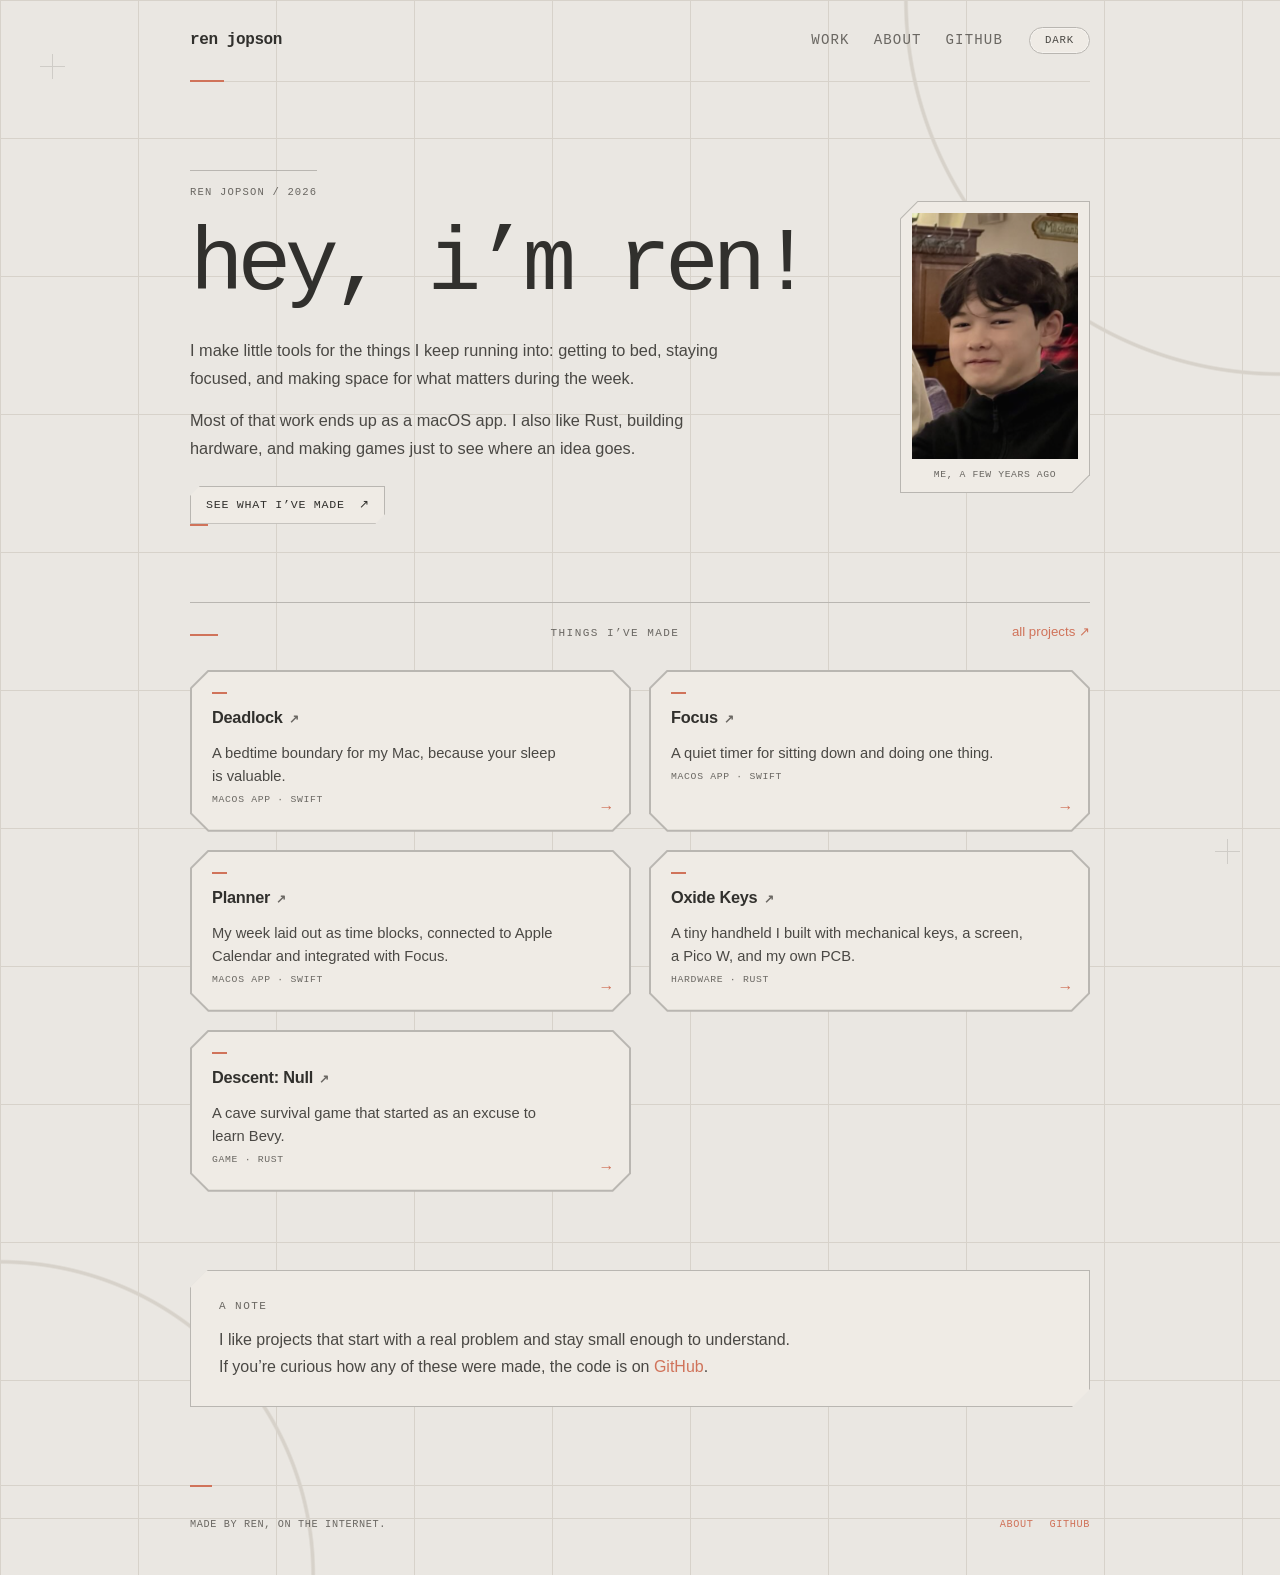
==== commit c94d085c: "Match site styling to Floorp homepage" ====
--- a/index.html
+++ b/index.html
@@ -5,8 +5,8 @@
 <title>Ren Jopson | macOS apps, embedded Rust and games</title>
 <meta name="description" content="Ren Jopson builds native macOS apps, embedded Rust hardware and games. Explore Deadlock, Focus, Planner, Oxide Keys and Descent: Null.">
 <meta property="og:type" content="website"><meta property="og:site_name" content="Ren Jopson"><meta property="og:title" content="Ren Jopson | macOS apps, embedded Rust and games"><meta property="og:description" content="Ren Jopson builds native macOS apps, embedded Rust hardware and games. Explore Deadlock, Focus, Planner, Oxide Keys and Descent: Null."><meta property="og:url" content="https://ren-jop.github.io/"><meta name="twitter:card" content="summary"><link rel="canonical" href="https://ren-jop.github.io/">
-<script>try{document.documentElement.dataset.theme=localStorage.getItem('ren-theme')|| (matchMedia('(prefers-color-scheme: dark)').matches?'dark':'light')}catch{document.documentElement.dataset.theme='light'}</script><meta name="theme-color" content="#fffcf0"><link rel="icon" type="image/svg+xml" href="/assets/favicon.svg"><link rel="stylesheet" href="/assets/portfolio.css?v=20260926-portrait">
-<script defer src="/assets/portfolio.js?v=20260925-editorial"></script>
+<script>try{document.documentElement.dataset.theme=localStorage.getItem('ren-theme')|| (matchMedia('(prefers-color-scheme: dark)').matches?'dark':'light')}catch{document.documentElement.dataset.theme='light'}</script><meta name="theme-color" content="#eae7e2"><link rel="icon" type="image/svg+xml" href="/assets/favicon.svg"><link rel="stylesheet" href="/assets/portfolio.css?v=20261006-floorp">
+<script defer src="/assets/portfolio.js?v=20261006-floorp"></script>
 <script type="application/ld+json">{"@context":"https://schema.org","@type":"Person","name":"Ren Jopson","url":"https://ren-jop.github.io/","sameAs":["https://github.com/ren-jop"],"description":"Ren Jopson builds native macOS apps, embedded Rust hardware and games. Explore Deadlock, Focus, Planner, Oxide Keys and Descent: Null.","hasPart":[{"@type":"CreativeWork","name":"Deadlock","url":"https://ren-jop.github.io/deadlock/"},{"@type":"CreativeWork","name":"Focus","url":"https://ren-jop.github.io/focus/"},{"@type":"CreativeWork","name":"Planner","url":"https://ren-jop.github.io/planner/"},{"@type":"CreativeWork","name":"Oxide Keys","url":"https://ren-jop.github.io/oxide-keys/"},{"@type":"CreativeWork","name":"Descent: Null","url":"https://ren-jop.github.io/descent-null/"}]}</script></head>
 <body class="home-page">
 <header class="site-header"><div class="wrap header-inner">
--- a/assets/portfolio.css
+++ b/assets/portfolio.css
@@ -61,3 +61,113 @@
   .home-portrait img{width:130px;height:160px}
   .home-portrait figcaption{text-align:left}
 }
+
+/* Floorp homepage visual system — 2026-10-06 */
+:root{
+  --bg:#eae7e2;--surface:#efebe5;--surface-strong:#f3efe9;
+  --text:#31302d;--body:#4a4844;--muted:#6a6762;
+  --line:#b9b6b1;--line-soft:#d7d2ca;--link:#d0735a;--accent:#d0735a;
+  --max:900px;
+}
+:root[data-theme=dark]{
+  --bg:#111a18;--surface:#19231f;--surface-strong:#202b27;
+  --text:#ecefed;--body:#c2c7c3;--muted:#a19f9a;
+  --line:#4d5a55;--line-soft:#27312e;--link:#d97a60;--accent:#d97a60;
+}
+html{
+  background-color:var(--bg);
+  background-image:
+    linear-gradient(var(--line-soft) 1px,transparent 1px),
+    linear-gradient(90deg,var(--line-soft) 1px,transparent 1px),
+    radial-gradient(circle at 100% 0%,transparent 0 18.3%,var(--line-soft) 18.38% 18.48%,transparent 18.56%),
+    radial-gradient(circle at 0% 100%,transparent 0 15.3%,var(--line-soft) 15.38% 15.48%,transparent 15.56%);
+  background-size:138px 138px,138px 138px,100% 100%,100% 100%;
+}
+body{background:transparent;font-family:-apple-system,BlinkMacSystemFont,"SF Pro Text","Hiragino Sans",sans-serif}
+code,pre,.mono,.meta,.eyebrow,.note-label,.theme-toggle,.mobile-toggle,.nav,.footer-inner{font-family:"SF Mono","SFMono-Regular",ui-monospace,monospace}
+::selection{background:var(--accent);color:var(--bg)}
+a{color:var(--link)}
+a:focus-visible,button:focus-visible{outline-color:var(--accent)}
+.site-header{border-bottom:1px solid var(--line);background:color-mix(in srgb,var(--bg) 94%,transparent);backdrop-filter:blur(10px)}
+.header-inner{min-height:70px}
+.brand{text-transform:lowercase;letter-spacing:.02em;font-family:"SF Mono","SFMono-Regular",ui-monospace,monospace;font-weight:600}
+.nav{text-transform:uppercase;letter-spacing:.08em;font-size:.72rem}
+.theme-toggle{border-radius:0;text-transform:uppercase;letter-spacing:.08em;font-size:.67rem;padding:7px 10px;background:var(--surface);box-shadow:inset 0 0 0 1px color-mix(in srgb,#fff 35%,transparent)}
+.theme-toggle:hover{border-color:var(--accent);background:var(--surface-strong)}
+footer{background:transparent}
+
+/* Homepage: borrow the Floorp composition and hardware-card language without becoming a literal browser clone. */
+.home-page{min-height:100vh}
+.home-page::before,.home-page::after{
+  content:"";position:fixed;width:25px;height:25px;pointer-events:none;opacity:.55;z-index:-1;
+  background:
+    linear-gradient(var(--line),var(--line)) center/1px 25px no-repeat,
+    linear-gradient(90deg,var(--line),var(--line)) center/25px 1px no-repeat;
+}
+.home-page::before{left:3.1vw;top:6vh}.home-page::after{right:3.1vw;bottom:4vh}
+.home-page .wrap{--max:900px}
+.home-page .site-header{border:0;background:transparent;backdrop-filter:none}
+.home-page .header-inner{min-height:82px;border-bottom:1px solid var(--line-soft);position:relative}
+.home-page .header-inner::before{content:"";position:absolute;left:0;bottom:-1px;width:34px;height:2px;background:var(--accent)}
+.home-page .home-intro{
+  display:grid;grid-template-columns:minmax(0,1fr) 190px;gap:62px;align-items:center;
+  padding:88px 0 78px;
+}
+.home-page .home-intro h1{
+  max-width:650px;margin:0;font-family:"SF Mono","SFMono-Regular",ui-monospace,monospace;
+  font-size:clamp(2.7rem,7vw,5.8rem);font-weight:500;line-height:.98;letter-spacing:-.07em;text-transform:lowercase;
+}
+.home-page .intro-copy::before{content:"REN JOPSON / 2026";display:block;width:max-content;margin-bottom:22px;padding-top:14px;border-top:1px solid var(--line);font:500 .66rem/1.4 "SF Mono","SFMono-Regular",ui-monospace,monospace;letter-spacing:.11em;color:var(--muted)}
+.home-page .intro-copy::after{content:"";display:block;width:18px;height:2px;background:var(--accent);position:absolute}
+.home-page .home-intro .intro{max-width:560px;margin-top:26px;color:var(--body);font-size:1.02rem;line-height:1.72}
+.home-page .home-cta{
+  display:inline-flex;align-items:center;gap:14px;padding:11px 15px;border:1px solid var(--line);border-radius:0;
+  clip-path:polygon(10px 0,100% 0,100% calc(100% - 10px),calc(100% - 10px) 100%,0 100%,0 10px);
+  background:var(--surface);color:var(--text);font:500 .73rem/1.2 "SF Mono","SFMono-Regular",ui-monospace,monospace;
+  letter-spacing:.06em;text-transform:uppercase;
+}
+.home-page .home-cta:hover{background:var(--surface-strong);border-color:var(--accent)}
+.home-portrait{position:relative;padding:12px;background:var(--line);clip-path:polygon(18px 0,100% 0,100% calc(100% - 18px),calc(100% - 18px) 100%,0 100%,0 18px)}
+.home-portrait::before{content:"";position:absolute;inset:1px;background:var(--surface);clip-path:polygon(17.4px 0,100% 0,100% calc(100% - 17.4px),calc(100% - 17.4px) 100%,0 100%,0 17.4px)}
+.home-portrait img,.home-portrait figcaption{position:relative;z-index:1}
+.home-portrait img{width:166px;height:246px;border-radius:0;filter:saturate(.78) contrast(.96)}
+.home-portrait figcaption{font:500 .61rem/1.4 "SF Mono","SFMono-Regular",ui-monospace,monospace;letter-spacing:.06em;text-transform:uppercase}
+.home-page .section{padding:0 0 78px}
+.home-page .section-heading{margin-bottom:18px;padding-top:18px;border-top:1px solid var(--line)}
+.home-page .section-heading::before{content:"";display:block;width:28px;height:2px;margin-top:-19px;margin-bottom:16px;background:var(--accent)}
+.home-page .section h2,.home-page .note-label{font-family:"SF Mono","SFMono-Regular",ui-monospace,monospace;font-size:.69rem;letter-spacing:.13em}
+.home-page .project-list{display:grid;grid-template-columns:1fr 1fr;gap:18px;border:0}
+.home-page .project-row{
+  position:relative;display:block;padding:22px 22px 20px;border:0;background:var(--line);
+  clip-path:polygon(18px 0,calc(100% - 18px) 0,100% 18px,100% calc(100% - 18px),calc(100% - 18px) 100%,18px 100%,0 calc(100% - 18px),0 18px);
+  min-height:162px;transition:transform 110ms ease;
+}
+.home-page .project-row::before{
+  content:"";position:absolute;inset:2px;z-index:-1;background:var(--surface);
+  clip-path:polygon(16.8px 0,calc(100% - 16.8px) 0,100% 16.8px,100% calc(100% - 16.8px),calc(100% - 16.8px) 100%,16.8px 100%,0 calc(100% - 16.8px),0 16.8px);
+}
+.home-page .project-row::after{content:"→";position:absolute;right:20px;bottom:16px;color:var(--accent);font:400 1rem/1 "SF Mono","SFMono-Regular",ui-monospace,monospace}
+.home-page .project-row:hover{transform:translateY(-1px)}
+.home-page .project-row:hover::before{background:var(--surface-strong)}
+.home-page .project-row h3{margin-bottom:14px;font:600 1.02rem/1.3 -apple-system,BlinkMacSystemFont,"SF Pro Text",sans-serif}
+.home-page .project-row h3::before{content:"";display:block;width:15px;height:2px;margin-bottom:13px;background:var(--accent)}
+.home-page .project-row p{max-width:90%;font-size:.92rem;line-height:1.55}
+.home-page .project-row .meta{text-transform:uppercase;letter-spacing:.07em;font-size:.61rem}
+.home-page .home-note .wrap{padding:26px 28px;border:1px solid var(--line);background:var(--surface);clip-path:polygon(18px 0,100% 0,100% calc(100% - 18px),calc(100% - 18px) 100%,0 100%,0 18px)}
+.home-page footer{border-top:1px solid var(--line-soft)}
+.home-page .footer-inner{position:relative;text-transform:uppercase;letter-spacing:.06em;font-size:.64rem}
+.home-page .footer-inner::before{content:"";position:absolute;left:0;top:-31px;width:22px;height:2px;background:var(--accent)}
+
+@media(max-width:700px){
+  html{background-size:92px 92px,92px 92px,100% 100%,100% 100%}
+  .home-page .home-intro{grid-template-columns:1fr 140px;gap:28px;padding:58px 0 62px}
+  .home-page .home-intro h1{font-size:clamp(2.5rem,13vw,4.2rem)}
+  .home-portrait{padding:9px}.home-portrait img{width:120px;height:178px}
+  .home-page .project-list{grid-template-columns:1fr}
+}
+@media(max-width:520px){
+  .home-page .home-intro{grid-template-columns:1fr}
+  .home-page .home-portrait{grid-row:auto;width:138px}
+  .home-page .nav{padding-top:8px}
+  .home-page .project-row{min-height:148px}
+}
